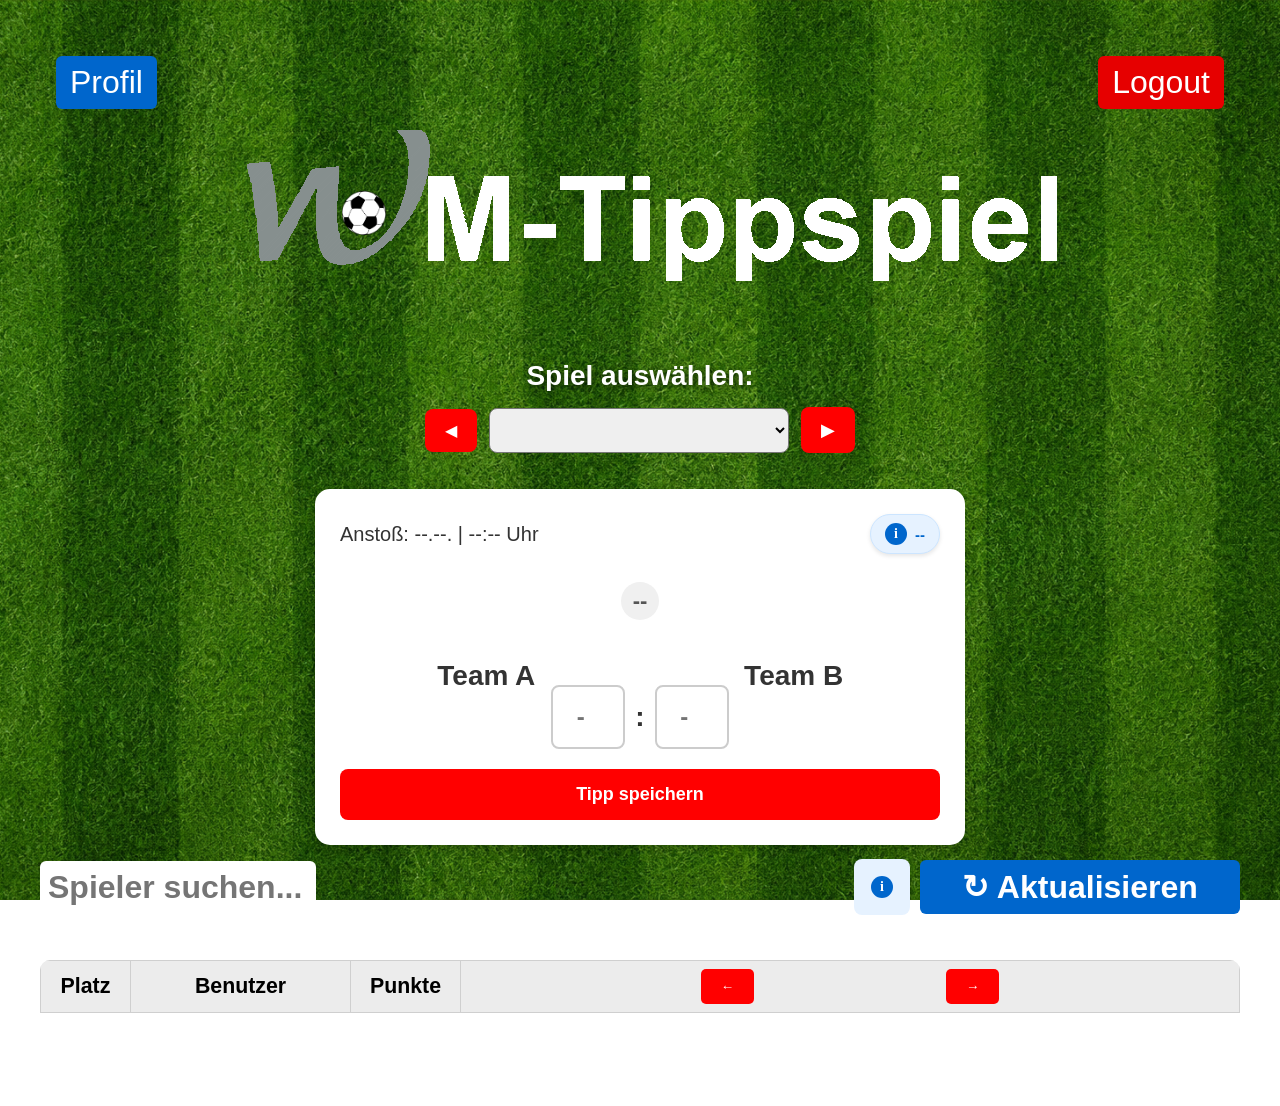
==== Alles.html @ 67775dcf "Update user handling and clean up code Refactor user identification and remove unused name variable." ====
<!DOCTYPE html> 
<html lang="de"> 
<head> 
    <meta charset="UTF-8"> 
    <title>WM 2026 Tippspiel</title> 
  <style>
/*@font-face {
      font-family: 'MeineSchrift';
      src: url('GREGH___.ttf');
    }*/

    body {
      font-family: Arial, sans-serif;
      background-image: url("rasen chatgpt.png");
      background-size: cover;
      background-position: center;
      background-repeat: no-repeat;
      background-attachment: fixed;
      text-align: center;
      margin: 40px;
      padding-top: 200px;
      position: relative;
    }


    #header {
      display: flex;
      flex-direction: row;
      align-items: center;
      justify-content: center;
      gap: 15px;
      margin-top: -120px;
      text-align: center;
      flex-wrap: wrap;
    }

    #profil_button {
        position: absolute;
        top: 16px;
        left: 16px;
        z-index: 9999;
        font-size: 2em;
        padding: 8px 14px;
        border: none;
        border-radius: 6px;
        background-color: #0066cc;
        color: white;
        cursor: pointer;
    }

#profil_button:hover {
    background-color: #0052a3;
}

#logout_button {
    position: absolute;
    top: 16px;
    right: 16px;
    z-index: 9999;
    font-size: 2em;
    padding: 8px 14px;
    border: none;
    border-radius: 6px;
    background-color: #e60000;
    color: white;
    cursor: pointer;
}

#logout_button:hover {
    background-color: #b30000;
}

    #logo-container {
      position: relative;
      display: inline-block;
    }

    #logo {
        display: inline-block;
        position: relative;
        left: 20px;   
        right: 20px;  
        top: 10px;    
        bottom: 10px; 
        font-size: 90px;
        font-family: 'MeineSchrift', sans-serif; 
        color: white;
        font-weight: bold;
        letter-spacing: 0px;
        text-shadow: 3px 3px 8px rgba(0,0,0,0.3);
    }

    /* DOC 2: z-index:10 added */
    #ball-wrapper {
      position: absolute;
      left: 17.4%;
      top: 61%;
      transform: translate(-50%,-50%);
      animation: flug 1.5s ease-out forwards;
      z-index: 10;
    }

    #ball {
      width: 44px;
      height: 44px;
      font-size: 38px;
      line-height: 44px;
      position: relative;
      z-index: 2;
      display: inline-block;
      animation: spin 15s linear infinite;
    }



    label {
      font-size: 28px;
      font-weight: bold;
      color: white;
      text-shadow: 2px 2px 6px rgba(0,0,0,0.6);
    }

    #team_a, #team_b {
      font-size: 28px;
      color: white;
      text-shadow: 2px 2px 8px rgba(0,0,0,0.7);
    }


    @keyframes blink {
      0%, 100% { opacity: 1; }
      50% { opacity: 0; }
    }

    @keyframes spin {
      0% { transform: rotate(0deg); }
      100% { transform: rotate(360deg); }
    }

    /* DOC 2: updated flug animation with scale effect */
    @keyframes flug {
      from {
        transform:
          translate(-50%, -50%)
          translate(430px, 400px)
          scale(4);
      }
      to {
        transform:
          translate(-50%, -50%)
          translate(0, 0)
          scale(1);
      }
    }


    button {
      padding: 10px 20px;
      border-radius: 5px;
      border: none;
      background-color: red;
      color: white;
      cursor: pointer;
    }

    button:disabled {
      background-color: #ccc !important;
      cursor: not-allowed !important;
    }


   
    .info-badge {
      display: inline-flex;
      align-items: center;
      gap: 8px;
      background-color: #e6f2ff;
      color: #0066cc;
      padding: 8px 14px;
      border-radius: 20px;
      font-size: 15px;
      font-weight: bold;
      font-family: Arial, sans-serif;
      cursor: pointer;
      position: relative;
      border: 1px solid #cce5ff;
      box-shadow: 0 2px 4px rgba(0,0,0,0.1);
    }

    .info-badge::after {
      content: "Aktuell noch zu tippende Spiele!";
      position: absolute;
      bottom: 140%;
      right: 0; 
      background-color: #0066cc;
      color: white;
      padding: 6px 10px;
      border-radius: 5px;
      font-size: 14px;
      font-family: Arial, sans-serif;
      font-weight: normal;
      white-space: nowrap;
      visibility: hidden;
      opacity: 0;
      transition: opacity 0.2s ease-in-out;
      pointer-events: none;
      z-index: 999;
      box-shadow: 0px 2px 5px rgba(0,0,0,0.2);
    }

    .info-badge::before {
      content: "";
      position: absolute;
      bottom: 120%;
      right: 25px; 
      border-width: 6px;
      border-style: solid;
      border-color: #0066cc transparent transparent transparent;
      visibility: hidden;
      opacity: 0;
      transition: opacity 0.2s ease-in-out;
      pointer-events: none;
      z-index: 999;
    }

    .info-badge:hover::after, .info-badge:hover::before,
    .info-badge.active::after, .info-badge.active::before {
      visibility: visible;
      opacity: 1;
    }

    .info-icon-blue {
      color: white;
      background-color: #0066cc;
      border-radius: 50%;
      width: 22px;
      height: 22px;
      font-size: 14px;
      line-height: 22px;
      text-align: center;
      font-family: "Georgia", serif;
      font-weight: bold;
      display: inline-block;
    }

      
.oberer-bereich-wrapper {
    max-width: 650px !important;       
    width: 100% !important;
    margin: 0 auto;         
    box-sizing: border-box;
    text-align: center;     
    } 


      
    /* Style-Bereich von Gruppe 3!!*/

#suche {
    display: block;
    width: 260px;
    padding: 8px;

    margin-left: 0;

    margin-top: 8px;
    margin-bottom: 6px;

    border:none;
    border-radius:6px;

    font-size: 2em;
    font-weight: bold;
}

#rangliste_tools{
    display:flex;
    justify-content:space-between;
    align-items:center;
    overflow: visible;

    position: relative;
    z-index: 10000;

    width:100%;
    margin-top:8px;
    margin-bottom:6px;
}

#refreshButton{
    width:10em;
    font-size:2em;
    padding:8px;

    background:#0066cc;
    color:white;

    border:none;
    border-radius:6px;

    cursor:pointer;

    font-size:2em;
    font-weight:bold;

    transition:0.2s;
}

#refreshButton:hover{
    background:#0052a3;
}


.punkte-info-badge {
    display: inline-flex;
    align-items: center;
    justify-content: center;

    width: 3.5em;
    height: 3.5em;

    background-color: #e6f2ff;
    border-radius: 8px;
    cursor: pointer;
    position: relative;
    flex-shrink: 0;
}

.punkte-info-badge::after {
     content: "Tippmodus: Es wird das exakte Ergebnis VOR Elfmeterschießen getippt.\A\ATipp richtig: 4 Punkte\A Differenz richtig: 3 Punkte\A Unentschieden/Sieger richtig: 2 Punkte\A Ansonsten: 0 Punkte";

    
    white-space: pre-line;

    position: absolute;
    top: calc(100% + 8px);
    left: 50%;
    transform: translateX(-50%);

    width: 260px;

    background: #0066cc;
    color: white;

    padding: 12px;
    border-radius: 8px;

    font-size: 13px;
    font-weight: bold;
    line-height: 1.5;

    visibility: hidden;
    opacity: 0;

    transition: opacity .2s;

    pointer-events: none;

    z-index: 9999;

    box-shadow: 0 4px 12px rgba(0,0,0,.25);
}

.punkte-info-badge::before {
    content: "";

    position: absolute;
    top: 100%;
    left: 50%;
    transform: translateX(-50%);

    border-width: 7px;
    border-style: solid;
    border-color: #0066cc transparent transparent transparent;

    visibility: hidden;
    opacity: 0;

    transition: opacity .2s;

    pointer-events: none;
}

.punkte-info-badge:hover::after,
.punkte-info-badge:hover::before,
.punkte-info-badge.active::after,
.punkte-info-badge.active::before {
    visibility: visible;
    opacity: 1;
}

#ausgabe {
    color: red;
    margin: 10px 0;
    min-height: 20px;
}

.table-shell {
    width: 100%;
    overflow: hidden;
    background: white;
    border-radius: 10px 10px 0px 0px;
}

.rangliste-table {
    width: 100%;
    border-collapse: collapse;
    table-layout: fixed;
    border-spacing: 0;
}

.col-platz  { width: 90px; }
.col-user   { width: 220px; }
.col-punkte { width: 110px; }

.col-tipp {
    width: auto;
}

.col-tipp-rest {
    width: calc(100% - 70px - 220px - 90px - 14px);
}

th,
td {
    border: 1px solid #cfcfcf;
    padding: 8px 10px;
    text-align: center;
    font-size: 16pt;
    font-weight: 700;
    height: 42px;
    box-sizing: border-box;
    background: white;
}

thead th {
    background: #ececec;
    font-size: 16pt;
    font-weight: 800;
}

.eigene-zeile {
    background-color: #ffe34d !important;
    font-weight: 900;
}

.eigene-zeile td {
    background-color: #ffe34d !important;
}

#spielT {
    display: inline-block;
    min-width: 180px;
    white-space: pre-line;
    line-height: 1.2;
    font-size: 14px;
}

.scroll-wrapper {
    max-height: 380px;
    overflow-y: auto;
    overflow-x: hidden;

    scrollbar-gutter: stable;

    background: white;
    border-radius: 0 0 10px 10px;
}

#fixedTable {
    border-bottom: none;
}

#fixedTable tr:last-child td {
    border-bottom: none;
}

#restTable tr:first-child td {
    border-top: 1px solid #ccc;
}

@media (max-width: 768px) {

    th,
    td {
        font-size: 13pt;
        padding: 6px 4px;
        height: 38px;
    }

    thead th {
        font-size: 13pt;
    }

    #spielT {
        font-size: 13pt;
        font-weight: bold;
    }

    #suche {
        width: 180px;
        margin-left: 60px;
        font-size: 14px;
    }

    #rangliste_tools{
        gap:8px;
    }

}

/* DOC 2: fold67 easter egg styles */
#fold67-wrapper {
  position: fixed;
  inset: 0;
  z-index: 9999;
  pointer-events: none;
}

.fold67-strip {
  position: absolute;
  top: 0;
  height: 100%;
  overflow: hidden;
}

.fold67-strip-inner {
  position: absolute;
  top: 0;
  height: 100%;
}

@keyframes fold67Strip {
  0%   { transform: translateY(0) skewY(0deg); }
  20%  { transform: translateY(calc(var(--d) * -160px)) skewY(calc(var(--d) * -3deg)); }
  40%  { transform: translateY(calc(var(--d) * 80px))  skewY(calc(var(--d) * 1.6deg)); }
  60%  { transform: translateY(calc(var(--d) * -40px)) skewY(calc(var(--d) * -0.8deg)); }
  80%  { transform: translateY(calc(var(--d) * 20px))   skewY(calc(var(--d) * 0.4deg)); }
  100% { transform: translateY(0) skewY(0deg); }
}

.fold67-strip.active {
  animation: fold67Strip 1.5s ease-in-out;
}

body.fold67-hide-original > *:not(#fold67-wrapper) {
  opacity: 0;
}

.flag-emoji {
  position: fixed;
  top: -50px;
  font-size: 2rem;
  pointer-events: none;
  z-index: 9999;
  user-select: none;
  animation: flag-fall linear forwards;
}

@keyframes flag-fall {
  0% {
    transform: translateY(0) rotate(0deg);
    opacity: 1;
  }
  100% {
    transform: translateY(110vh) rotate(360deg);
    opacity: 0.8;
  }
}
  </style>
</head>
<body> 

<div id="header">
  <div id="logo-container">
    <img id="logo" src="logo mit titel final.png">
    <span id="ball-wrapper">
        <img id="ball" src="fussball_ohne_schatten.png">
    </span>
  </div>
</div>
<br>

                                                                                                                                        

    <div class="oberer-bereich-wrapper">                                                                                                                                           
<div id="begruessung_container" style="font-size: 30px; font-weight: bold; color: white; text-shadow: 1px 1px 4px rgba(0,0,0,0.6); margin-bottom: 25px; min-height: 24px;">
    <span id="begruessung_text"></span>
</div>



<input type="hidden" id="name">
<span id="limit-error" style="display: none;"></span>
<br>

<label>Spiel auswählen:</label><br>
<div style="display: flex; justify-content: center; align-items: center; gap: 12px; margin-top: 15px; width: 100%;">
    <button id="btn_prev" style="padding: 12px 20px; font-size: 16px; border-radius: 8px;">◀</button>
    
    <select id="spiel_select" style="padding: 12px 20px; font-size: 16px; border-radius: 8px; cursor: pointer; flex: 1; max-width: 300px; text-align: center; text-align-last: center;">
        <option value="" disabled>-- Bitte wählen --</option>
    </select>
    
    <button id="btn_next" style="padding: 12px 20px; font-size: 18px; border-radius: 8px;">▶</button>
</div>

<br><br>

<div id="tipp_box" style="position: relative; display: inline-block; background-color: white; padding: 25px; border-radius: 15px; box-shadow: 0 4px 12px rgba(0,0,0,0.2); width: 100%; max-width: 100%; box-sizing: border-box;">

    <div id="overlay" style="display: none; position: absolute; top: 0; left: 0; width: 100%; height: 100%; background: rgba(255, 255, 255, 0.95); backdrop-filter: blur(5px); z-index: 10; flex-direction: column; justify-content: center; align-items: center; border-radius: 15px;">
    
    <div style="font-size: 22px; font-weight: bold; color: #333; text-transform: uppercase; letter-spacing: 1px; margin-bottom: 10px;">Spiel vorbei</div>
    
    <div style="display: flex; justify-content: center; align-items: center; gap: 20px; padding: 10px;">
        <div id="overlay_team_a" style="font-size: 20px; font-weight: bold; color: #333; min-width: 80px; text-align: right;">Team A</div>
        <div id="overlay_score" style="font-size: 42px; font-weight: bold; color: #e60000;">0 : 0</div>
        <div id="overlay_team_b" style="font-size: 20px; font-weight: bold; color: #333; min-width: 80px; text-align: left;">Team B</div>
    </div>
    
</div>

    <div style="display: flex; justify-content: space-between; align-items: center; margin-bottom: 8px;">
        
        <div style="font-size:20px; color: #333; position: relative; z-index: 1;">
            Anstoß: <span id="spiel_datum">--.--.</span> | <span id="spiel_zeit">--:--</span> Uhr
        </div>
        
        <div class="info-badge" id="info_badge_tips" onclick="this.classList.toggle('active'); event.stopPropagation();" style="z-index: 11;">
            <span class="info-icon-blue">i</span>
            <span id="offene_tipps_count">--</span>
        </div>
        
    </div>

    <div id="countdown_box" style="margin: 20px 0 20px 0; font-size: 22px; font-weight: bold; color: #555; background: #f0f0f0; padding: 6px 12px; border-radius: 20px; display: inline-block;">--</div>

    <br>

   <!-- <div style="font-size: 24px; margin: 20px 0; display: flex; justify-content: center; align-items: center; gap: 15px; flex-wrap: wrap;"> -->
       <div style="margin: 20px 0; display: flex; justify-content: center; align-items: flex-start; gap: 15px; flex-wrap: wrap;">


<div style="display: flex; flex-direction: column; align-items: center; min-width: 100px;">
        <img id="img_flag_a" src="" alt="" style="width: 45px; height: 30px; object-fit: cover; margin-bottom: 5px; border-radius: 3px; box-shadow: 0 1px 3px rgba(0,0,0,0.3); display: none;">
        <span id="team_a" style="font-weight:bold; color: #333; text-shadow: none;">Team A</span>
    </div>
    
    <div style="display: flex; align-items: center; gap: 10px; margin-top: 25px;">
        <input type="number" id="tore_a" min="0" step="1" oninput="this.value = this.value.replace(/[^0-9]/g, '');" 
               style="width: 60px; height: 50px; padding: 5px; text-align: center; font-size: 24px; font-weight: bold; border: 2px solid #ccc; border-radius: 8px;" placeholder="-"> 
        
        <span style="font-size: 28px; font-weight: bold; color: #333;">:</span> 
        
        <input type="number" id="tore_b" min="0" step="1" oninput="this.value = this.value.replace(/[^0-9]/g, '');" 
               style="width: 60px; height: 50px; padding: 5px; text-align: center; font-size: 24px; font-weight: bold; border: 2px solid #ccc; border-radius: 8px;" placeholder="-"> 
    </div>
    
    <div style="display: flex; flex-direction: column; align-items: center; min-width: 100px;">
        <img id="img_flag_b" src="" alt="" style="width: 45px; height: 30px; object-fit: cover; margin-bottom: 5px; border-radius: 3px; box-shadow: 0 1px 3px rgba(0,0,0,0.3); display: none;">
        <span id="team_b" style="font-weight:bold; color: #333; text-shadow: none;">Team B</span>
    </div>
</div>    
    
    <button id="tippSpeichern" style="width: 100%; padding: 15px; font-size: 18px; font-weight: bold; border-radius: 8px; background-color: red; color: white; border: none; cursor: pointer;">Tipp speichern</button>

</div></div>

<!-- Anzeige Gruppe 3-->

  <div id="anzeige"></div> 

 <!-- Suchfeld, Aktualisier Button und Info Kästchen für Punkte Berechnung -->

<div id="rangliste_tools">

    <input type="text" id="suche" placeholder="Spieler suchen...">

    <div style="display:flex; align-items:center; gap:10px;">

        <div class="punkte-info-badge" id="punkte_info">
            <span class="info-icon-blue">i</span>
        </div>

        <button id="refreshButton">
            ↻ Aktualisieren
        </button>

    </div>

</div>

<div id="ausgabe"></div>

    <!-- Fester oberer Bereich -->
<div class="table-shell">
    <table class="rangliste-table" id="fixedTable">
        <colgroup>
            <col class="col-platz">
            <col class="col-user">
            <col class="col-punkte">
            <col class="col-tipp">
        </colgroup>

        <thead>
            <tr>
                <th>Platz</th>
                <th>Benutzer</th>
                <th>Punkte</th>
                <th>
                    <button id="zurueck">&larr;</button>
                    <span id="spielT"></span>
                    <button id="weiter">&rarr;</button>
                </th>
            </tr>
        </thead>

        <tbody id="top5Body"></tbody>
        <tbody id="ichBody"></tbody>
    </table>
</div>

<!-- Scrollbarer Restbereich -->
<div class="scroll-wrapper">
    <table class="rangliste-table" id="restTable">
        <colgroup>
            <col class="col-platz">
            <col class="col-user">
            <col class="col-punkte">
            <col class="col-tipp-rest">
        </colgroup>

        <tbody id="restBody"></tbody>
    </table>
</div>
    


    <footer id="page_footer" style="margin: 30px auto 20px; max-width: 860px; color: white; display: flex; flex-wrap: wrap; justify-content: center; gap: 12px; font-size: 20px;">
        <a href="datenschutzerklaerung.html" style="color: white; text-decoration: underline;">Datenschutzerklärung</a>
        <a href="spielregeln.html" style="color: white; text-decoration: underline;">Spielregeln</a>
        <a href="impressum.html" style="color: white; text-decoration: underline;">Impressum</a>

    </footer>

    <button id="profil_button">Profil</button>
    <button id="logout_button">Logout</button>

 <!--Logik und DB-Verbindung mit JavaScript -->
  <script type="module">

     //---------------------------------------------------------------------
    //Supabase Verbindung (nicht ändern!!)
    //----------------------------------------------------------------------
    import { createClient } from "https://esm.sh/@supabase/supabase-js@2";

    const supabaseUrl = "https://kmhwwdsuzphkpfupkynf.supabase.co";
    const supabaseKey = "sb_publishable_7ih4VSPUkXVfHkBa7lrDCA_mO_d0pW1";

    const supabase = createClient(supabaseUrl, supabaseKey);
      //falls die Seite per Browser-Zurück aus dem Cache erscheint: 
    window.addEventListener("pageshow", async () =>{
        const {data: {session}} = await supabase.auth.getSession();
        if(!session)
        {
            window.location.replace("index.html");
        }
    });

    document.getElementById("logout_button").addEventListener("click", async () => {
        await supabase.auth.signOut();
        window.location.replace("index.html");
    });

    document.getElementById("profil_button").addEventListener("click", () => {
        window.location.replace("profil.html");
    });

     let currentUserId = null;
    //----------------------------------------------------------------------
    //Gruppe1: Eingabe
    //----------------------------------------------------------------------
    let countdownInterval = null;
    let spielLadeId = 0;


    function starteBegruessungAnim() {
        const name = document.getElementById("name").value.trim() || "Tipper";
        const text = `Hallo ${name}! Bereit zum Tippen?`;
        const element = document.getElementById("begruessung_text");
        element.innerText = "";
        let i = 0;

        function type() {
            if (i < text.length) {
                element.textContent += text.charAt(i);
                i++;
                setTimeout(type, 65);
            }
        }
        type();
    }


    async function spielLaden() {

        let meineLadeId = ++spielLadeId;

        const id = document.getElementById("spiel_select").value;
        //const name = document.getElementById("name").value.trim();

        if (countdownInterval) {
            clearInterval(countdownInterval);
            countdownInterval = null;
        }

        document.getElementById("overlay").style.display = "none";
        document.getElementById("tippSpeichern").disabled = false;
        document.getElementById("tore_a").disabled = false;
        document.getElementById("tore_b").disabled = false;
        document.getElementById("tore_a").value = "";
        document.getElementById("tore_b").value = "";
        document.getElementById("tore_a").placeholder = "-";
        document.getElementById("tore_b").placeholder = "-";

        if (!id) {
            document.getElementById("spiel_datum").innerText = "--.--.";
            document.getElementById("spiel_zeit").innerText = "--:--";
            document.getElementById("countdown_box").innerText = "--";
            offeneTippsBerechnen();
            return;
        }

        const { data: spiel, error } = await supabase
            .from("spiele")
            .select('team_a, team_b, Startzeit, "Spiel_fertig?", tore_team_a, tore_team_b')
            .eq("id", id)
            .single();

        if (meineLadeId !== spielLadeId) return;
        if (error) {
            alert("Fehler beim Laden der Spieldaten von ID " + id);
            console.error(error);
            return;
        }

        document.getElementById("team_a").innerText = spiel.team_a;
        document.getElementById("team_b").innerText = spiel.team_b;
        setzeFlagge(spiel.team_a, "img_flag_a");
        setzeFlagge(spiel.team_b, "img_flag_b");
        
        if (spiel.Startzeit) {
            const datumObjekt = new Date(spiel.Startzeit);
            const formatiertesDatum = datumObjekt.toLocaleDateString('de-DE', {
                day: '2-digit',
                month: '2-digit'
            });
            const formatierteZeit = datumObjekt.toLocaleTimeString('de-DE', {
                hour: '2-digit',
                minute: '2-digit'
            });
            document.getElementById("spiel_datum").innerText = formatiertesDatum;
            document.getElementById("spiel_zeit").innerText = formatierteZeit;
        } else {
            document.getElementById("spiel_datum").innerText = "--.--.";
            document.getElementById("spiel_zeit").innerText = "--:--";
        }
        //ok

        //if (name) {
            //const { data: userDaten, error: userError } = await supabase
                //.from("users") 
                //.select("*")    
                //.ilike("username", name)
                //.maybeSingle();

           // if (meineLadeId !== spielLadeId) return;

        if(currentUserId){
          
                const { data: tipp, error: tippError } = await supabase
                    .from("tipps")
                    .select("tore_team_a, tore_team_b")
                    .eq("tipper_ID", currentUserId) 
                    .eq("spiel_ID", id)
                    .maybeSingle(); 

                if (meineLadeId !== spielLadeId) return;
                
                if (!tippError && tipp) {
                    document.getElementById("tore_a").placeholder = tipp.tore_team_a;
                    document.getElementById("tore_b").placeholder = tipp.tore_team_b;
                }
            }
       // }

        const istSpielFertig = spiel["Spiel_fertig?"];
        if (istSpielFertig) {
            document.getElementById("countdown_box").innerText = "Beendet";
            document.getElementById("overlay_team_a").innerText = spiel.team_a;
            document.getElementById("overlay_team_b").innerText = spiel.team_b;
            document.getElementById("overlay_score").innerText = `${spiel.tore_team_a} : ${spiel.tore_team_b}`;
            document.getElementById("overlay").style.display = "flex";
            document.getElementById("tippSpeichern").disabled = true;
            document.getElementById("tore_a").disabled = true;
            document.getElementById("tore_b").disabled = true;
        } else if (spiel.Startzeit) {
            const startzeitMs = new Date(spiel.Startzeit).getTime();
            const berechneCountdown = () => {
                const jetztMs = new Date().getTime();
                const verbleibendeZeit = startzeitMs - jetztMs;

                if (verbleibendeZeit <= 0) {
                    document.getElementById("countdown_box").innerText = "Spiel läuft...";
                    document.getElementById("tippSpeichern").disabled = true;
                    document.getElementById("tore_a").disabled = true;
                    document.getElementById("tore_b").disabled = true;
                    if (countdownInterval) {
                        clearInterval(countdownInterval);
                        countdownInterval = null;
                    }
                } else {
                    const tage = Math.floor(verbleibendeZeit / (1000 * 60 * 60 * 24));
                    const stunden = Math.floor((verbleibendeZeit % (1000 * 60 * 60 * 24)) / (1000 * 60 * 60));
                    const minuten = Math.floor((verbleibendeZeit % (1000 * 60 * 60)) / (1000 * 60));
                    const sekunden = Math.floor((verbleibendeZeit % (1000 * 60)) / 1000);

                    let text = "Tippen möglich bis: ";
                    if (tage > 0) text += `${tage}d `;
                    text += `${stunden}h ${minuten}m ${sekunden}s`;

                    document.getElementById("countdown_box").innerText = text;
                }
            };

            berechneCountdown();
            const jetztMs = new Date().getTime();
            if (startzeitMs - jetztMs > 0) {
                countdownInterval = setInterval(berechneCountdown, 1000);
            }
        } else {
            document.getElementById("countdown_box").innerText = "--";
        }

        offeneTippsBerechnen();
    }


  const flaggenMap = {
    "GER": "de",
    "BRA": "br",
    "Frankreich": "fr",
    "Spanien": "es",
    "Italien": "it",
    "England": "gb-eng",
    "Portugal": "pt",
    "Argentinien": "ar",
      "CAN": "ca",
    "AF4_a": "de", //test für AFa_4 = DE Flagge zum anschauen wie es aussieht
    "AF4_b": "br" //test
    };


  function setzeFlagge(teamName, elementId) {
    const flagElement = document.getElementById(elementId);
    const laenderKuerzel = flaggenMap[teamName];
    
    if (laenderKuerzel) {
        flagElement.src = `https://flagcdn.com/w80/${laenderKuerzel}.png`;
        flagElement.style.display = "block";
    } else {
        
        flagElement.style.display = "none"; 
        }
    }      

           
      
    async function spieleListeLaden() {
        const { data: spiele, error } = await supabase
        .from("spiele")
        .select('id, team_a, team_b, name, Startzeit, "Spiel_fertig?"') 
        .eq("spiel_freigeschaltet", true) 
        .order("id", { ascending: true });

        if (error) {
            console.error("Fehler beim Laden der Spieleliste:", error.message);
            return;
        }

        const select = document.getElementById("spiel_select");
        select.innerHTML = '<option value="" disabled>-- Bitte wählen --</option>';

        if (spiele) {
            spiele.forEach(spiel => {
                const option = document.createElement("option");
                option.value = spiel.id;
                option.text = spiel.name || `${spiel.team_a} gegen ${spiel.team_b}`; 
                select.appendChild(option);
            });

            const jetztMs = new Date().getTime();
            let closestSpielId = spiele[0].id;
            let minDiffZukunft = Infinity;
            let minDiffVergangenheit = Infinity;
            let pastClosestId = spiele[0].id;

            spiele.forEach(spiel => {
                if (spiel.Startzeit && !spiel["Spiel_fertig?"]) {
                    const spielMs = new Date(spiel.Startzeit).getTime();
                    const diff = spielMs - jetztMs;

                    if (diff >= 0) {
                        if (diff < minDiffZukunft) {
                            minDiffZukunft = diff;
                            closestSpielId = spiel.id;
                        }
                    } else {
                        if (Math.abs(diff) < minDiffVergangenheit) {
                            minDiffVergangenheit = Math.abs(diff);
                            pastClosestId = spiel.id;
                        }
                    }
                }
            });

            if (minDiffZukunft !== Infinity) {
                select.value = closestSpielId;
            } else if (minDiffVergangenheit !== Infinity) {
                select.value = pastClosestId;
            } else if (spiele.length > 0) {
                select.value = spiele[0].id;
            }
        }

        await spielLaden();
        starteBegruessungAnim();
    }

    async function speichern() {
        if(!currentUserId){
            alert("Fehler: Du bist nicht eingeloggt oder deine Sitzung ist abgelaufen.");
            return;
        }
        //const name = document.getElementById("name").value;
        const spielID = document.getElementById("spiel_select").value;
        const teamA = document.getElementById("team_a").innerText;
        const teamB = document.getElementById("team_b").innerText;
        const rohWertA = document.getElementById("tore_a").value;
        const rohWertB = document.getElementById("tore_b").value;

        if (!spielID || teamA === "") {
            alert("Fehler: Spiel konnte nicht geladen werden.");
            return;
        }
        if (rohWertA === "" || rohWertB === "") {
            alert("Bitte gib für beide Teams Tore ein, bevor du speicherst!");
            return;
        }

        const toreA = Number(rohWertA);
        const toreB = Number(rohWertB);

       

        
        const { error } = await supabase
            .from("tipps") 
            .upsert([{
                tipper_ID: currentUserId, 
                spiel_ID: spielID,
                tore_team_a: toreA,
                tore_team_b: toreB
            }],
            { onConflict: 'tipper_ID,spiel_ID' });

        if (error) {
            alert("Fehler beim Speichern: " + error.message);
        } else {
            alert("Tipp für " + teamA + " vs. " + teamB + " wurde gespeichert!");
            document.getElementById("tore_a").placeholder = toreA;
            document.getElementById("tore_b").placeholder = toreB;
            document.getElementById("tore_a").value = "";
            document.getElementById("tore_b").value = "";

            offeneTippsBerechnen();
        }

        // DOC 2: trigger easter egg on 6:7 tip
        if (toreA == 6 && toreB == 7) {
            trigger67Effekt();
        }
        if(toreA == 7 &&toreB == 1 || toreA == 1 && toreB == 7)
        {
            flagRain(80);
        }
    }


    async function offeneTippsBerechnen() {
        //const name = document.getElementById("name").value.trim();
        const counterSpan = document.getElementById("offene_tipps_count");
        
        if (!currentUserId) {
            counterSpan.innerText = "--";
            return;
        }

               
        const { data: spiele, error: spieleError } = await supabase
            .from("spiele")
            .select('id, Startzeit, "Spiel_fertig?"')
            .eq("spiel_freigeschaltet", true);
            
        if (spieleError || !spiele) {
            counterSpan.innerText = "--";
            return;
        }

        const { data: tipps, error: tippsError } = await supabase
            .from("tipps")
            .select("spiel_ID")
            .eq("tipper_ID", currentUserId);
        
        if (tippsError || !tipps) 
        {
            counterSpan.innerText="--";
            return;
        }

        const getippteSpielIDs = new Set(tipps.map(t => String(t.spiel_ID)));
        let offeneTipps = 0;
        const jetztMs = new Date().getTime();

        spiele.forEach(spiel => {
            if (!getippteSpielIDs.has(String(spiel.id))) {
                const istFertig = spiel["Spiel_fertig?"];
                const startzeitMs = spiel.Startzeit ? new Date(spiel.Startzeit).getTime() : 0;
                const läuftBereits = spiel.Startzeit && (startzeitMs <= jetztMs);
                
                if (!istFertig && !läuftBereits) {
                    offeneTipps++;
                }
            }
        });

        counterSpan.innerText = offeneTipps;
    }

    async function spielWechseln(richtung) {
        const select = document.getElementById("spiel_select");
        const currentIndex = select.selectedIndex;
        const totalOptions = select.options.length;

        if (totalOptions <= 1) return;
        let newIndex = currentIndex + richtung;

        if (newIndex < 1) {
            newIndex = totalOptions - 1;
        } else if (newIndex >= totalOptions) {
            newIndex = 1;
        }

        select.selectedIndex = newIndex;
        await spielLaden();
    }


    // Authentifizierung
    async function checkAuthAndInit() {
        const { data: { session }, error: authError } = await supabase.auth.getSession();

        if (authError || !session) {
            window.location.replace("index.html");
            throw new Error("Nicht eingeloggt.");
        }

        const user = session.user;
        currentUserId = user.id;

        const { data: userDaten, error: userError } = await supabase
            .from("users")
            .select("username")
            .eq("user_ID", user.id)
            .maybeSingle();

        if (userError || !userDaten) {
            window.location.replace("profil.html");
            throw new Error("Profil fehlt");
        }

        document.getElementById("name").value = userDaten.username;
        document.getElementById("begruessung_text").innerText = "Hallo " + userDaten.username + "! Bereit zum Tippen?";
    }


    // Funktionsdefinitionen von Gruppe 3 !!

    

    let points_for_l1_prediction = 4;
    let points_for_l2_prediction = 3;
    let points_for_l3_prediction = 2;
    let points_for_draw_prediction = 2;
    let aktuellesSpiel = 0;
    let rangliste = [];
    let zeileT = [];
    let spiele = [];
    let users = [];
    let tipps = [];
      
    
    
    async function informationLaden() //hier async notwendig!
    {
        const { data: spiele1, error:  errorspiele} = await supabase.from("spiele").select("*").order("id", {ascending: true});
            if(errorspiele)
            {
            document.getElementById("ausgabe").innerText=errorspiele.message;
            }
    
        const { data: users1, error: errorusers} = await supabase.from("users").select("*");
            if(errorusers)
            {
                document.getElementById("ausgabe").innerText=errorusers.message;
            }
        const { data: tipps1, error: errortipps } = await supabase.from("tipps").select("*");
            if (errortipps) 
            {
                document.getElementById("ausgabe").innerText = errortipps.message;
            }
    
        spiele = spiele1;
        users = users1;
        tipps = tipps1;
    }


     function ranglisteEintragen() { //hier nicht notwendig
        rangliste = [];

        for (let i = 0; i < users.length; i++) {
            let gesamtPunkte =  gesPunkteBerechnen(users[i].user_ID); //await auch nicht, da gesPunkteBerechnen nicht async sein muss

            rangliste.push({
                user_ID: users[i].user_ID,
                username: users[i].username,
                punkte: gesamtPunkte
            });
        }

        rangliste.sort((a, b) => b.punkte - a.punkte);

        let rang = 1;
        let letzterPunktestand = null;

        for (let i = 0; i < rangliste.length; i++) {
            if (letzterPunktestand !== null && rangliste[i].punkte < letzterPunktestand) {
                rang = i + 1;
            }
            rangliste[i].rang = rang;
            letzterPunktestand = rangliste[i].punkte;
        }
    }

    function formatPlatz(rang) {
        if (rang === 1) return "🥇 1";
        if (rang === 2) return "🥈 2";
        if (rang === 3) return "🥉 3";
        return `${rang}`;
    }


    // DOC 2: getTippTextForUser fetches fresh from Supabase instead of using cached tipps
     function getTippTextForUser(userId, spielId) {
        
        if(spiele[spielId]["Spiel_fertig?"])
        {
            const tippDesUsers = tipps.filter(tipp => tipp.spiel_ID === spielId).filter(tipp => tipp.tipper_ID === userId);
    
        if (!tippDesUsers || tippDesUsers.length === 0) {
            return "- : -<sup>0</sup>";
        }
    
        const tipp = tippDesUsers[0];
        const punkte =  punkteBerechnen(spielId, tipp.tore_team_a, tipp.tore_team_b);
    
        return `${tipp.tore_team_a} : ${tipp.tore_team_b}<sup>${punkte}</sup>`;
        }
        else
        {
            return "- : -"
        }
        
    }


     function renderNormaleAnsicht() {
        const top5Body = document.getElementById("top5Body");
        const ichBody = document.getElementById("ichBody");
        const restBody = document.getElementById("restBody");

        top5Body.innerHTML = "";
        ichBody.innerHTML = "";
        restBody.innerHTML = "";

        if (spiele[aktuellesSpiel]["Spiel_fertig?"]) {
            document.getElementById("spielT").innerText =
                spiele[aktuellesSpiel].team_a + " - " + spiele[aktuellesSpiel].team_b +
                "\n" + spiele[aktuellesSpiel].tore_team_a + " : " + spiele[aktuellesSpiel].tore_team_b;
        } else {
            document.getElementById("spielT").innerText =
                spiele[aktuellesSpiel].team_a + " - " + spiele[aktuellesSpiel].team_b +
                "\n" + "- : -";
        }

        const eigenerEintrag = rangliste.find(e => e.user_ID === currentUserId);
        const top5 = rangliste.slice(0, 5);

        for (const eintrag of top5) {
            const istIch = eintrag.user_ID === currentUserId;
             renderZeile(top5Body, eintrag, aktuellesSpiel, istIch);
        }

        if (eigenerEintrag && !top5.some(e => e.user_ID === currentUserId)) {
             renderZeile(ichBody, eigenerEintrag, aktuellesSpiel, true);
        }

        const rest = rangliste.filter(e =>
            !top5.some(t => t.user_ID === e.user_ID) &&
            e.user_ID !== currentUserId
        );

        for (const eintrag of rest) {
             renderZeile(restBody, eintrag, aktuellesSpiel, false);
        }
    }

    async function ranglisteAktualisieren() {
        document.getElementById("refreshButton").disabled = true;
        document.getElementById("refreshButton").innerHTML = "⟳ Aktualisiere...";

        document.getElementById("top5Body").innerHTML = "";
        document.getElementById("ichBody").innerHTML = "";
        document.getElementById("restBody").innerHTML = "";

        await new Promise(resolve => setTimeout(resolve, 300));

        await spielLaden();

        await informationLaden();

         ranglisteEintragen();

        const suchtext = document.getElementById("suche").value.trim();

        if (suchtext === "") {
             renderNormaleAnsicht();
        } else {
             spielerSuchen();
        }
        
        document.getElementById("refreshButton").innerHTML = "↻ Aktualisieren";
        document.getElementById("refreshButton").disabled = false;
    }

 function renderZeile(tbody, eintrag, spielId, istEigeneZeile = false) {
    const row = tbody.insertRow();



        if (istEigeneZeile) {
            row.classList.add("eigene-zeile");
        }

        row.insertCell().innerText = formatPlatz(eintrag.rang);
        row.insertCell().innerText = istEigeneZeile ? "Ich" : eintrag.username;
        row.insertCell().innerText = eintrag.punkte;

        const tippCell = row.insertCell();
        tippCell.innerHTML =  getTippTextForUser(eintrag.user_ID, spielId);
    }


     function punkteBerechnen(spielID, tippA, tippB) {
        if (spiele[spielID]["Spiel_fertig?"]) {
            const spiel = spiele.find(s => s.id === spielID);
            if (!spiel) return 0;

            let temp1 = spiel.tore_team_a - spiel.tore_team_b;
            let temp2 = tippA - tippB;

            if (temp1 == temp2 && tippA == spiel.tore_team_a) {
                return points_for_l1_prediction;
            } else if (temp1 == temp2 && temp1 != 0) {
                return points_for_l2_prediction;
            } else if (temp1 == temp2 && temp1 == 0) {
                return points_for_draw_prediction;
            } else if (Math.sign(temp1) == Math.sign(temp2)) {
                return points_for_l3_prediction;
            } else {
                return 0;
            }
        } else {
            return 0;
        }
    }

     function gesPunkteBerechnen(tipper_ID) {
        const tippsDesUsers = tipps.filter(tipp => tipp.tipper_ID === tipper_ID);

        let answer = 0;

        for (let i = 0; i < tippsDesUsers.length; i++) {
            const spiel = spiele.find(s => s.id === tippsDesUsers[i].spiel_ID);
            if (!spiel) continue;

            if (spiel.tore_team_a == null || spiel.tore_team_b == null) {
                continue;
            }

            answer +=  punkteBerechnen(
                tippsDesUsers[i].spiel_ID,
                tippsDesUsers[i].tore_team_a,
                tippsDesUsers[i].tore_team_b
            );
        }

        return answer;
    }


     function spielRechts(w) {
        if (w && aktuellesSpiel != spiele.length - 1) {
            aktuellesSpiel += 1;
        } else if (!w && aktuellesSpiel != 0) {
            aktuellesSpiel -= 1;
        } else if (w && aktuellesSpiel == spiele.length - 1) {
            aktuellesSpiel = 0;
        } else {
            aktuellesSpiel = spiele.length - 1;
        }

        const suchtext = document.getElementById("suche").value.trim();
        if (suchtext === "") {
             renderNormaleAnsicht();
        } else {
             spielerSuchen();
        }
    }


     function spielerSuchen() {
        const suchtext = document.getElementById("suche").value.trim().toLowerCase();

        const top5Body = document.getElementById("top5Body");
        const ichBody = document.getElementById("ichBody");
        const restBody = document.getElementById("restBody");

        top5Body.innerHTML = "";
        ichBody.innerHTML = "";
        restBody.innerHTML = "";

        if (suchtext === "") {
             renderNormaleAnsicht();
            return;
        }

        document.getElementById("spielT").innerText =
            spiele[aktuellesSpiel].team_a + " - " + spiele[aktuellesSpiel].team_b +
            "\n" + spiele[aktuellesSpiel].tore_team_a + " : " + spiele[aktuellesSpiel].tore_team_b;

        const eigenerEintrag = rangliste.find(e => e.user_ID === currentUserId);

        if (eigenerEintrag) {
             renderZeile(ichBody, eigenerEintrag, aktuellesSpiel, true);
        }

        const treffer = rangliste.filter(e =>
            e.user_ID !== currentUserId &&
            e.username.toLowerCase().includes(suchtext)
        );

        for (const eintrag of treffer) {
             renderZeile(restBody, eintrag, aktuellesSpiel, false);
        }

        // DOC 2: trigger easter egg when searching "67"
        if (suchtext == "67") {
            trigger67Effekt();
        }
    }

    // DOC 2: auto-set aktuellesSpiel to last finished game on init
     function aktuellesSpiel_Laden() {
        for (let i = 0; i < spiele.length; i++) {
            if (spiele[i]["Spiel_fertig?"]) {
                aktuellesSpiel = i;
            }
        }
    }

    // DOC 2: fold/wave easter egg triggered by 6:7 tip or searching "67"
    function trigger67Effekt() {
        const STRIP_COUNT = 101;
        const OVERLAP = 4;
        const wrapper = document.createElement('div');
        wrapper.id = 'fold67-wrapper';

        const pageWidth = window.innerWidth;
        const stripWidth = pageWidth / STRIP_COUNT;
        const strips = [];

        for (let i = 0; i < STRIP_COUNT; i++) {
            const strip = document.createElement('div');
            strip.className = 'fold67-strip';

            const left = i * stripWidth - OVERLAP;
            strip.style.left = left + 'px';
            strip.style.width = (stripWidth + OVERLAP * 2) + 'px';
            strip.style.zIndex = i;

            const center = (STRIP_COUNT - 1) / 2;
            const d = (i - center) / center;
            strip.style.setProperty('--d', d.toFixed(3));

            const inner = document.createElement('div');
            inner.className = 'fold67-strip-inner';
            inner.style.width = pageWidth + 'px';
            inner.style.left = -left + 'px';
            inner.innerHTML = document.body.innerHTML;

            strip.appendChild(inner);
            wrapper.appendChild(strip);
            strips.push(strip);
        }

        document.body.appendChild(wrapper);
        document.body.classList.add('fold67-hide-original');

        requestAnimationFrame(() => {
            strips.forEach(s => s.classList.add('active'));
        });

        setTimeout(() => {
            document.body.classList.remove('fold67-hide-original');
            wrapper.remove();
        }, 1550);
    }

const flags = [
  'https://flagcdn.com/w80/br.png',
  'https://flagcdn.com/w80/de.png',
  'https://flagcdn.com/w80/cw.png'
];

function flagRain(count = 40) {
  for (let i = 0; i < count; i++) {
    const flag = document.createElement('img');
    flag.src = flags[Math.floor(Math.random() * flags.length)];
    flag.classList.add('flag-emoji');
    flag.style.left = Math.random() * 100 + 'vw';

    const duration = 3 + Math.random() * 3;
    const delay = Math.random() * 2;
    flag.style.animationDuration = duration + 's';
    flag.style.animationDelay = delay + 's';

    const size = 30 + Math.random() * 30;
    flag.style.width = size + 'px';

    document.body.appendChild(flag);

    setTimeout(() => flag.remove(), (duration + delay) * 1000 + 200);
  }
}
    // Initialisierung
    await checkAuthAndInit(); //hier await nötig
    await informationLaden(); 
     aktuellesSpiel_Laden(); // DOC 2: added before spieleListeLaden
     await spieleListeLaden();
     ranglisteEintragen();
     renderNormaleAnsicht();

    // Event-Listener Gruppe 1 
    document.getElementById("tippSpeichern").addEventListener("click", speichern);
    document.getElementById("spiel_select").addEventListener("change", spielLaden);
    document.getElementById("btn_prev").addEventListener("click", () => spielWechseln(-1));
    document.getElementById("btn_next").addEventListener("click", () => spielWechseln(1));
   
    // Event-Listener Gruppe 3
    document.getElementById("suche").addEventListener("input", spielerSuchen);
    document.getElementById("refreshButton").addEventListener("click", ranglisteAktualisieren);
    document.getElementById("weiter").addEventListener("click",  function() {
         spielRechts(true);
    });
    document.getElementById("zurueck").addEventListener("click",  function() {
         spielRechts(false);
    });
    document.getElementById("punkte_info").addEventListener("click", (e) => {
        e.stopPropagation();
        e.currentTarget.classList.toggle("active");
    });
    
    // Allgemeine Event-Listener
    window.addEventListener("click", (e) => {
        const badge = document.getElementById("info_badge_tips");
        const badge2 = document.getElementById("punkte_info");

        if (badge && !e.target.closest("#info_badge_tips")) {
            badge.classList.remove("active");
        }

        if (badge2 && !e.target.closest("#punkte_info")) {
            badge2.classList.remove("active");
        }

        const err = document.getElementById("limit-error");
        if (err) err.classList.remove("active");
    });

    </script> 
</body> 
</html>
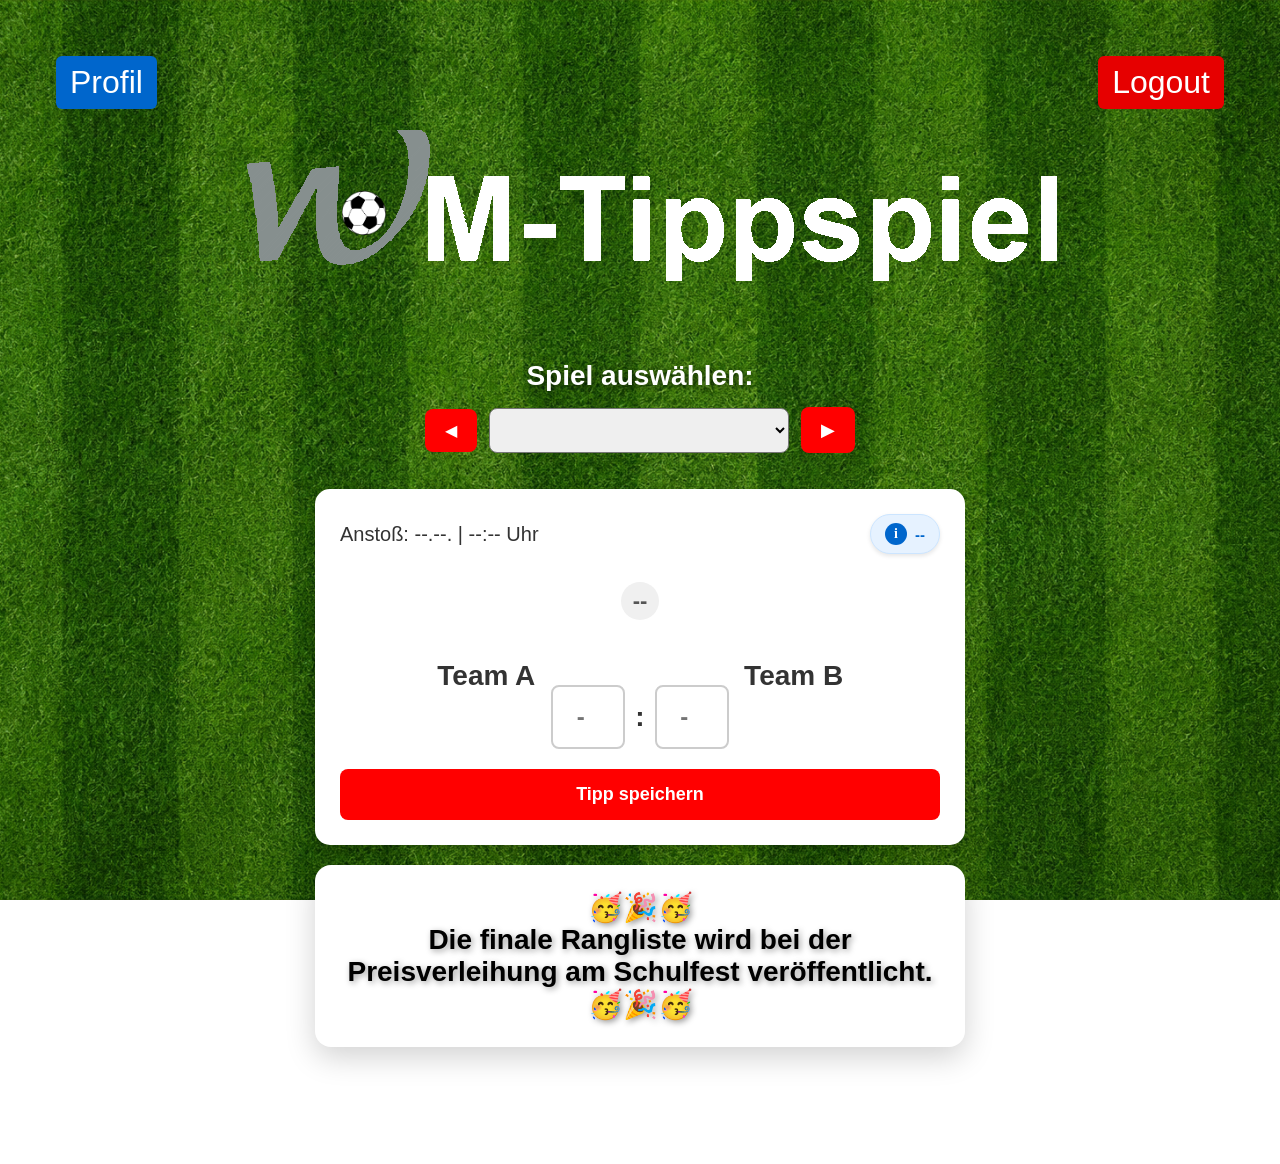
==== commit eb81218e: "Rename Alles2.html to Alles.html" ====
--- a/Alles.html
+++ b/Alles.html
@@ -273,6 +273,20 @@
     font-weight: bold;
 }
 
+#textFeld
+{
+    width: 650px;
+    margin: 20px auto 24px;
+    background: white;
+    padding: 26px 30px;
+    font-size: 28px;
+    font-weight: bold;
+    text-shadow: 2px 2px 6px rgba(0,0,0,0.4);
+    border-radius: 16px;
+    box-shadow: 0 10px 30px rgba(0, 0, 0, 0.18);
+    box-sizing: border-box;
+}
+
 #rangliste_tools{
     display:flex;
     justify-content:space-between;
@@ -670,56 +684,10 @@
 <!-- Anzeige Gruppe 3-->
 
   <div id="anzeige"></div> 
-
+<div id="textFeld">🥳🎉🥳 <br> Die finale Rangliste wird bei der Preisverleihung am Schulfest veröffentlicht. 🥳🎉🥳</div>
  <!-- Suchfeld, Aktualisier Button und Info Kästchen für Punkte Berechnung -->
 
-<div id="rangliste_tools">
-
-    <input type="text" id="suche" placeholder="Spieler suchen...">
-
-    <div style="display:flex; align-items:center; gap:10px;">
-
-        <div class="punkte-info-badge" id="punkte_info">
-            <span class="info-icon-blue">i</span>
-        </div>
-
-        <button id="refreshButton">
-            ↻ Aktualisieren
-        </button>
-
-    </div>
-
-</div>
-
-<div id="ausgabe"></div>
-
-    <!-- Fester oberer Bereich -->
-<div class="table-shell">
-    <table class="rangliste-table" id="fixedTable">
-        <colgroup>
-            <col class="col-platz">
-            <col class="col-user">
-            <col class="col-punkte">
-            <col class="col-tipp">
-        </colgroup>
-
-        <thead>
-            <tr>
-                <th>Platz</th>
-                <th>Benutzer</th>
-                <th>Punkte</th>
-                <th>
-                    <button id="zurueck">&larr;</button>
-                    <span id="spielT"></span>
-                    <button id="weiter">&rarr;</button>
-                </th>
-            </tr>
-        </thead>
-
-        <tbody id="top5Body"></tbody>
-        <tbody id="ichBody"></tbody>
-    </table>
-</div>
+
 
 <!-- Scrollbarer Restbereich -->
 <div class="scroll-wrapper">
@@ -948,17 +916,43 @@
 
 
   const flaggenMap = {
-    "GER": "de",
+    
     "BRA": "br",
-    "Frankreich": "fr",
-    "Spanien": "es",
-    "Italien": "it",
-    "England": "gb-eng",
-    "Portugal": "pt",
-    "Argentinien": "ar",
-      "CAN": "ca",
-    "AF4_a": "de", //test für AFa_4 = DE Flagge zum anschauen wie es aussieht
-    "AF4_b": "br" //test
+    "FRA": "fr",
+    "ESP": "es",
+    "MAR": "ma",
+    "ENG": "gb-eng",
+    "POR": "pt",
+    "ARG": "ar",
+     
+    "PAR":"py",
+    "CAN": "ca",
+    "MEX":"mx",
+    "SUI":"ch",
+    "BHI":"ba",
+    "USA":"us",
+    "AUS":"au",
+
+    "CIV": "ci", // Elfenbeinküste
+    "ECU": "ec", // Ecuador
+    "SWE": "se", // Schweden
+    "BEL": "be", // Belgien
+    "EGY": "eg", // Ägypten
+    "CPV": "cv", // Kap Verde
+    "SEN": "sn", // Senegal
+    "NOR": "no", // Norwegen
+    "DZA": "dz", // Algerien
+    "AUT": "at", // Österreich
+    "COD": "cd", // DR Kongo
+    "COL": "co", // Kolumbien
+    "CRO": "hr", // Kroatien
+    "GHA": "gh"  // Ghana
+
+
+
+
+      
+      
     };
 
 
@@ -1212,285 +1206,29 @@
       
     
     
-    async function informationLaden() //hier async notwendig!
-    {
-        const { data: spiele1, error:  errorspiele} = await supabase.from("spiele").select("*").order("id", {ascending: true});
-            if(errorspiele)
-            {
-            document.getElementById("ausgabe").innerText=errorspiele.message;
-            }
-    
-        const { data: users1, error: errorusers} = await supabase.from("users").select("*");
-            if(errorusers)
-            {
-                document.getElementById("ausgabe").innerText=errorusers.message;
-            }
-        const { data: tipps1, error: errortipps } = await supabase.from("tipps").select("*");
-            if (errortipps) 
-            {
-                document.getElementById("ausgabe").innerText = errortipps.message;
-            }
-    
-        spiele = spiele1;
-        users = users1;
-        tipps = tipps1;
-    }
-
-
-     function ranglisteEintragen() { //hier nicht notwendig
-        rangliste = [];
-
-        for (let i = 0; i < users.length; i++) {
-            let gesamtPunkte =  gesPunkteBerechnen(users[i].user_ID); //await auch nicht, da gesPunkteBerechnen nicht async sein muss
-
-            rangliste.push({
-                user_ID: users[i].user_ID,
-                username: users[i].username,
-                punkte: gesamtPunkte
-            });
-        }
-
-        rangliste.sort((a, b) => b.punkte - a.punkte);
-
-        let rang = 1;
-        let letzterPunktestand = null;
-
-        for (let i = 0; i < rangliste.length; i++) {
-            if (letzterPunktestand !== null && rangliste[i].punkte < letzterPunktestand) {
-                rang = i + 1;
-            }
-            rangliste[i].rang = rang;
-            letzterPunktestand = rangliste[i].punkte;
-        }
-    }
-
-    function formatPlatz(rang) {
-        if (rang === 1) return "🥇 1";
-        if (rang === 2) return "🥈 2";
-        if (rang === 3) return "🥉 3";
-        return `${rang}`;
-    }
-
-
-    // DOC 2: getTippTextForUser fetches fresh from Supabase instead of using cached tipps
-     function getTippTextForUser(userId, spielId) {
-        
-        if(spiele[spielId]["Spiel_fertig?"])
-        {
-            const tippDesUsers = tipps.filter(tipp => tipp.spiel_ID === spielId).filter(tipp => tipp.tipper_ID === userId);
-    
-        if (!tippDesUsers || tippDesUsers.length === 0) {
-            return "- : -<sup>0</sup>";
-        }
-    
-        const tipp = tippDesUsers[0];
-        const punkte =  punkteBerechnen(spielId, tipp.tore_team_a, tipp.tore_team_b);
-    
-        return `${tipp.tore_team_a} : ${tipp.tore_team_b}<sup>${punkte}</sup>`;
-        }
-        else
-        {
-            return "- : -"
-        }
-        
-    }
-
-
-     function renderNormaleAnsicht() {
-        const top5Body = document.getElementById("top5Body");
-        const ichBody = document.getElementById("ichBody");
-        const restBody = document.getElementById("restBody");
-
-        top5Body.innerHTML = "";
-        ichBody.innerHTML = "";
-        restBody.innerHTML = "";
-
-        if (spiele[aktuellesSpiel]["Spiel_fertig?"]) {
-            document.getElementById("spielT").innerText =
-                spiele[aktuellesSpiel].team_a + " - " + spiele[aktuellesSpiel].team_b +
-                "\n" + spiele[aktuellesSpiel].tore_team_a + " : " + spiele[aktuellesSpiel].tore_team_b;
-        } else {
-            document.getElementById("spielT").innerText =
-                spiele[aktuellesSpiel].team_a + " - " + spiele[aktuellesSpiel].team_b +
-                "\n" + "- : -";
-        }
-
-        const eigenerEintrag = rangliste.find(e => e.user_ID === currentUserId);
-        const top5 = rangliste.slice(0, 5);
-
-        for (const eintrag of top5) {
-            const istIch = eintrag.user_ID === currentUserId;
-             renderZeile(top5Body, eintrag, aktuellesSpiel, istIch);
-        }
-
-        if (eigenerEintrag && !top5.some(e => e.user_ID === currentUserId)) {
-             renderZeile(ichBody, eigenerEintrag, aktuellesSpiel, true);
-        }
-
-        const rest = rangliste.filter(e =>
-            !top5.some(t => t.user_ID === e.user_ID) &&
-            e.user_ID !== currentUserId
-        );
-
-        for (const eintrag of rest) {
-             renderZeile(restBody, eintrag, aktuellesSpiel, false);
-        }
-    }
-
-    async function ranglisteAktualisieren() {
-        document.getElementById("refreshButton").disabled = true;
-        document.getElementById("refreshButton").innerHTML = "⟳ Aktualisiere...";
-
-        document.getElementById("top5Body").innerHTML = "";
-        document.getElementById("ichBody").innerHTML = "";
-        document.getElementById("restBody").innerHTML = "";
-
-        await new Promise(resolve => setTimeout(resolve, 300));
-
-        await spielLaden();
-
-        await informationLaden();
-
-         ranglisteEintragen();
-
-        const suchtext = document.getElementById("suche").value.trim();
-
-        if (suchtext === "") {
-             renderNormaleAnsicht();
-        } else {
-             spielerSuchen();
-        }
-        
-        document.getElementById("refreshButton").innerHTML = "↻ Aktualisieren";
-        document.getElementById("refreshButton").disabled = false;
-    }
-
- function renderZeile(tbody, eintrag, spielId, istEigeneZeile = false) {
-    const row = tbody.insertRow();
-
-
-
-        if (istEigeneZeile) {
-            row.classList.add("eigene-zeile");
-        }
-
-        row.insertCell().innerText = formatPlatz(eintrag.rang);
-        row.insertCell().innerText = istEigeneZeile ? "Ich" : eintrag.username;
-        row.insertCell().innerText = eintrag.punkte;
-
-        const tippCell = row.insertCell();
-        tippCell.innerHTML =  getTippTextForUser(eintrag.user_ID, spielId);
-    }
-
-
-     function punkteBerechnen(spielID, tippA, tippB) {
-        if (spiele[spielID]["Spiel_fertig?"]) {
-            const spiel = spiele.find(s => s.id === spielID);
-            if (!spiel) return 0;
-
-            let temp1 = spiel.tore_team_a - spiel.tore_team_b;
-            let temp2 = tippA - tippB;
-
-            if (temp1 == temp2 && tippA == spiel.tore_team_a) {
-                return points_for_l1_prediction;
-            } else if (temp1 == temp2 && temp1 != 0) {
-                return points_for_l2_prediction;
-            } else if (temp1 == temp2 && temp1 == 0) {
-                return points_for_draw_prediction;
-            } else if (Math.sign(temp1) == Math.sign(temp2)) {
-                return points_for_l3_prediction;
-            } else {
-                return 0;
-            }
-        } else {
-            return 0;
-        }
-    }
-
-     function gesPunkteBerechnen(tipper_ID) {
-        const tippsDesUsers = tipps.filter(tipp => tipp.tipper_ID === tipper_ID);
-
-        let answer = 0;
-
-        for (let i = 0; i < tippsDesUsers.length; i++) {
-            const spiel = spiele.find(s => s.id === tippsDesUsers[i].spiel_ID);
-            if (!spiel) continue;
-
-            if (spiel.tore_team_a == null || spiel.tore_team_b == null) {
-                continue;
-            }
-
-            answer +=  punkteBerechnen(
-                tippsDesUsers[i].spiel_ID,
-                tippsDesUsers[i].tore_team_a,
-                tippsDesUsers[i].tore_team_b
-            );
-        }
-
-        return answer;
-    }
-
-
-     function spielRechts(w) {
-        if (w && aktuellesSpiel != spiele.length - 1) {
-            aktuellesSpiel += 1;
-        } else if (!w && aktuellesSpiel != 0) {
-            aktuellesSpiel -= 1;
-        } else if (w && aktuellesSpiel == spiele.length - 1) {
-            aktuellesSpiel = 0;
-        } else {
-            aktuellesSpiel = spiele.length - 1;
-        }
-
-        const suchtext = document.getElementById("suche").value.trim();
-        if (suchtext === "") {
-             renderNormaleAnsicht();
-        } else {
-             spielerSuchen();
-        }
-    }
-
-
-     function spielerSuchen() {
-        const suchtext = document.getElementById("suche").value.trim().toLowerCase();
-
-        const top5Body = document.getElementById("top5Body");
-        const ichBody = document.getElementById("ichBody");
-        const restBody = document.getElementById("restBody");
-
-        top5Body.innerHTML = "";
-        ichBody.innerHTML = "";
-        restBody.innerHTML = "";
-
-        if (suchtext === "") {
-             renderNormaleAnsicht();
-            return;
-        }
-
-        document.getElementById("spielT").innerText =
-            spiele[aktuellesSpiel].team_a + " - " + spiele[aktuellesSpiel].team_b +
-            "\n" + spiele[aktuellesSpiel].tore_team_a + " : " + spiele[aktuellesSpiel].tore_team_b;
-
-        const eigenerEintrag = rangliste.find(e => e.user_ID === currentUserId);
-
-        if (eigenerEintrag) {
-             renderZeile(ichBody, eigenerEintrag, aktuellesSpiel, true);
-        }
-
-        const treffer = rangliste.filter(e =>
-            e.user_ID !== currentUserId &&
-            e.username.toLowerCase().includes(suchtext)
-        );
-
-        for (const eintrag of treffer) {
-             renderZeile(restBody, eintrag, aktuellesSpiel, false);
-        }
-
-        // DOC 2: trigger easter egg when searching "67"
-        if (suchtext == "67") {
-            trigger67Effekt();
-        }
-    }
+    //async function informationLaden() //hier async notwendig!
+    //{
+      //  const { data: spiele1, error:  errorspiele} = await supabase.from("spiele").select("*").order("id", {ascending: true});
+        //    if(errorspiele)
+          //  {
+           // document.getElementById("ausgabe").innerText=errorspiele.message;
+            //}
+    
+   //     const { data: users1, error: errorusers} = await supabase.from("users_public").select("user_ID,username,avatar");
+     //       if(errorusers)
+       //     {
+         //       document.getElementById("ausgabe").innerText=errorusers.message;
+           // }
+        //const { data: tipps1, error: errortipps } = await supabase.from("tipps").select("*");
+         //   if (errortipps) 
+           // {
+             //   document.getElementById("ausgabe").innerText = errortipps.message;
+            //}
+    
+        //spiele = spiele1;
+        //users = users1;
+       // tipps = tipps1;
+    //}
 
     // DOC 2: auto-set aktuellesSpiel to last finished game on init
      function aktuellesSpiel_Laden() {
@@ -1502,86 +1240,15 @@
     }
 
     // DOC 2: fold/wave easter egg triggered by 6:7 tip or searching "67"
-    function trigger67Effekt() {
-        const STRIP_COUNT = 101;
-        const OVERLAP = 4;
-        const wrapper = document.createElement('div');
-        wrapper.id = 'fold67-wrapper';
-
-        const pageWidth = window.innerWidth;
-        const stripWidth = pageWidth / STRIP_COUNT;
-        const strips = [];
-
-        for (let i = 0; i < STRIP_COUNT; i++) {
-            const strip = document.createElement('div');
-            strip.className = 'fold67-strip';
-
-            const left = i * stripWidth - OVERLAP;
-            strip.style.left = left + 'px';
-            strip.style.width = (stripWidth + OVERLAP * 2) + 'px';
-            strip.style.zIndex = i;
-
-            const center = (STRIP_COUNT - 1) / 2;
-            const d = (i - center) / center;
-            strip.style.setProperty('--d', d.toFixed(3));
-
-            const inner = document.createElement('div');
-            inner.className = 'fold67-strip-inner';
-            inner.style.width = pageWidth + 'px';
-            inner.style.left = -left + 'px';
-            inner.innerHTML = document.body.innerHTML;
-
-            strip.appendChild(inner);
-            wrapper.appendChild(strip);
-            strips.push(strip);
-        }
-
-        document.body.appendChild(wrapper);
-        document.body.classList.add('fold67-hide-original');
-
-        requestAnimationFrame(() => {
-            strips.forEach(s => s.classList.add('active'));
-        });
-
-        setTimeout(() => {
-            document.body.classList.remove('fold67-hide-original');
-            wrapper.remove();
-        }, 1550);
-    }
-
-const flags = [
-  'https://flagcdn.com/w80/br.png',
-  'https://flagcdn.com/w80/de.png',
-  'https://flagcdn.com/w80/cw.png'
-];
-
-function flagRain(count = 40) {
-  for (let i = 0; i < count; i++) {
-    const flag = document.createElement('img');
-    flag.src = flags[Math.floor(Math.random() * flags.length)];
-    flag.classList.add('flag-emoji');
-    flag.style.left = Math.random() * 100 + 'vw';
-
-    const duration = 3 + Math.random() * 3;
-    const delay = Math.random() * 2;
-    flag.style.animationDuration = duration + 's';
-    flag.style.animationDelay = delay + 's';
-
-    const size = 30 + Math.random() * 30;
-    flag.style.width = size + 'px';
-
-    document.body.appendChild(flag);
-
-    setTimeout(() => flag.remove(), (duration + delay) * 1000 + 200);
-  }
-}
+ 
+
     // Initialisierung
     await checkAuthAndInit(); //hier await nötig
-    await informationLaden(); 
+    //await informationLaden(); 
      aktuellesSpiel_Laden(); // DOC 2: added before spieleListeLaden
      await spieleListeLaden();
-     ranglisteEintragen();
-     renderNormaleAnsicht();
+    // ranglisteEintragen();
+    // renderNormaleAnsicht();
 
     // Event-Listener Gruppe 1 
     document.getElementById("tippSpeichern").addEventListener("click", speichern);
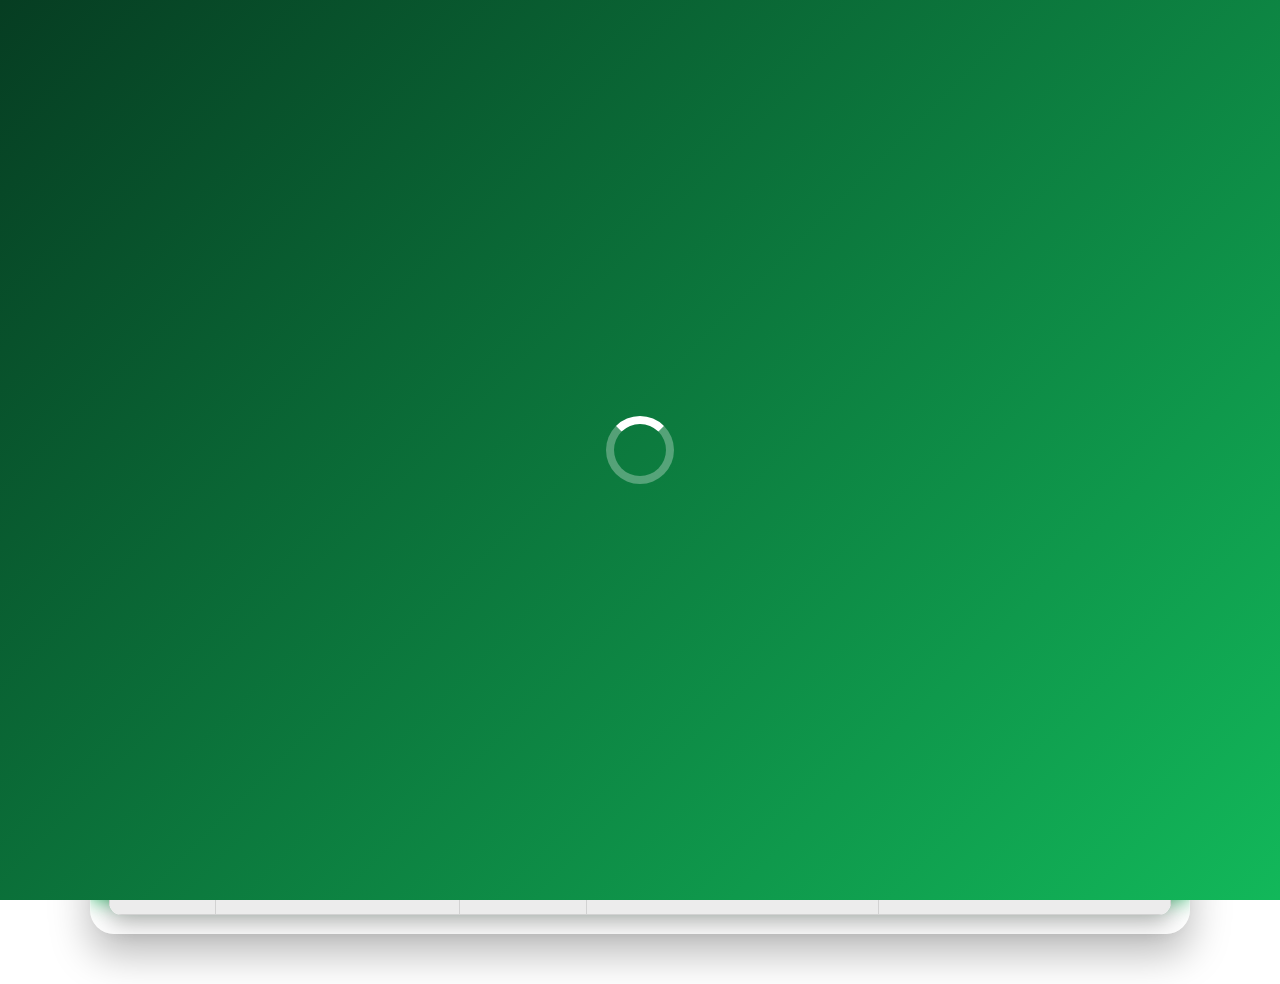
==== commit 7648e061: "Rename finalMila.html to Alles.html" ====
--- a/Alles.html
+++ b/Alles.html
@@ -1,143 +1,156 @@
-<!DOCTYPE html> 
-<html lang="de"> 
-<head> 
-    <meta charset="UTF-8"> 
-    <title>WM 2026 Tippspiel</title> 
+<!DOCTYPE html>
+<html lang="de">
+<head>
+  <meta charset="UTF-8">
+  <meta name="viewport" content="width=device-width, initial-scale=1.0">
+  <title>WIG-WM – Finale Rangliste</title>
+
   <style>
-/*@font-face {
-      font-family: 'MeineSchrift';
-      src: url('GREGH___.ttf');
-    }*/
+    * {
+      box-sizing: border-box;
+    }
+
+    :root {
+      --gruen-dunkel: #063d22;
+      --gruen-mittel: #087a3c;
+      --gruen-hell: #12b85a;
+      --rot: #e60000;
+    }
 
     body {
+      margin: 0;
+      min-height: 100vh;
+      padding: 34px 12px 50px;
+      overflow-x: hidden;
+      overflow-y: auto;
+
       font-family: Arial, sans-serif;
-      background-image: url("rasen chatgpt.png");
-      background-size: cover;
-      background-position: center;
-      background-repeat: no-repeat;
+      text-align: center;
+      color: white;
+
+      background:
+        radial-gradient(
+          circle at 12% 10%,
+          rgba(255, 255, 255, .13),
+          transparent 28%
+        ),
+        radial-gradient(
+          circle at 88% 85%,
+          rgba(255, 255, 255, .10),
+          transparent 32%
+        ),
+        linear-gradient(
+          180deg,
+          var(--gruen-dunkel),
+          var(--gruen-mittel),
+          var(--gruen-hell)
+        );
+
       background-attachment: fixed;
-      text-align: center;
-      margin: 40px;
-      padding-top: 200px;
+    }
+
+    #finalseite {
+      width: min(1100px, 100%);
+      margin: 0 auto;
       position: relative;
-    }
-
-
-    #header {
-      display: flex;
-      flex-direction: row;
-      align-items: center;
-      justify-content: center;
-      gap: 15px;
-      margin-top: -120px;
-      text-align: center;
-      flex-wrap: wrap;
-    }
-
-    #profil_button {
-        position: absolute;
-        top: 16px;
-        left: 16px;
-        z-index: 9999;
-        font-size: 2em;
-        padding: 8px 14px;
-        border: none;
-        border-radius: 6px;
-        background-color: #0066cc;
-        color: white;
-        cursor: pointer;
-    }
-
-#profil_button:hover {
-    background-color: #0052a3;
-}
-
-#logout_button {
-    position: absolute;
-    top: 16px;
-    right: 16px;
-    z-index: 9999;
-    font-size: 2em;
-    padding: 8px 14px;
-    border: none;
-    border-radius: 6px;
-    background-color: #e60000;
-    color: white;
-    cursor: pointer;
-}
-
-#logout_button:hover {
-    background-color: #b30000;
-}
+      z-index: 2;
+    }
+
+    /* =====================================================
+       LOGO, SONNE UND BALL
+       ===================================================== */
 
     #logo-container {
       position: relative;
       display: inline-block;
+      margin-bottom: 10px;
     }
 
     #logo {
-        display: inline-block;
-        position: relative;
-        left: 20px;   
-        right: 20px;  
-        top: 10px;    
-        bottom: 10px; 
-        font-size: 90px;
-        font-family: 'MeineSchrift', sans-serif; 
-        color: white;
-        font-weight: bold;
-        letter-spacing: 0px;
-        text-shadow: 3px 3px 8px rgba(0,0,0,0.3);
-    }
-
-    /* DOC 2: z-index:10 added */
+      position: relative;
+      z-index: 2;
+      display: block;
+
+      width: 510px;
+      max-width: 92vw;
+      height: auto;
+    }
+
     #ball-wrapper {
       position: absolute;
-      left: 17.4%;
-      top: 61%;
-      transform: translate(-50%,-50%);
+      left: 13.3%;
+      top: 39%;
+      z-index: 10;
+
+      transform: translate(-50%, -50%);
       animation: flug 1.5s ease-out forwards;
-      z-index: 10;
     }
 
     #ball {
-      width: 44px;
-      height: 44px;
-      font-size: 38px;
-      line-height: 44px;
-      position: relative;
-      z-index: 2;
-      display: inline-block;
-      animation: spin 15s linear infinite;
-    }
-
-
-
-    label {
-      font-size: 28px;
-      font-weight: bold;
-      color: white;
-      text-shadow: 2px 2px 6px rgba(0,0,0,0.6);
-    }
-
-    #team_a, #team_b {
-      font-size: 28px;
-      color: white;
-      text-shadow: 2px 2px 8px rgba(0,0,0,0.7);
-    }
-
-
-    @keyframes blink {
-      0%, 100% { opacity: 1; }
-      50% { opacity: 0; }
-    }
-
-    @keyframes spin {
-      0% { transform: rotate(0deg); }
-      100% { transform: rotate(360deg); }
-    }
-
-    /* DOC 2: updated flug animation with scale effect */
+      display: block;
+      width: 24px;
+      height: 24px;
+
+      animation: spinBall 15s linear infinite;
+    }
+
+    #sonne {
+      position: absolute;
+      right: 1px;
+      top: 6px;
+      z-index: 0;
+
+      width: 65px;
+      height: 45px;
+
+      transform-origin: center;
+      animation: drehen 20s linear infinite;
+    }
+
+    .strahl {
+      position: absolute;
+      left: 50%;
+      top: 50%;
+
+      width: 6px;
+      height: 55px;
+
+      background: linear-gradient(
+        to top,
+        rgba(255, 210, 0, 0),
+        rgba(255, 230, 90, .9)
+      );
+
+      border-radius: 10px;
+      filter: blur(1px);
+
+      transform:
+        translate(-50%, -100%)
+        rotate(calc(var(--i) * 30deg));
+
+      transform-origin: center bottom;
+    }
+
+    @keyframes drehen {
+      from {
+        transform: rotate(0deg);
+      }
+
+      to {
+        transform: rotate(360deg);
+      }
+    }
+
+    @keyframes spinBall {
+      from {
+        transform: rotate(0deg);
+      }
+
+      to {
+        transform: rotate(360deg);
+      }
+    }
+
     @keyframes flug {
       from {
         transform:
@@ -145,6 +158,7 @@
           translate(430px, 400px)
           scale(4);
       }
+
       to {
         transform:
           translate(-50%, -50%)
@@ -153,1140 +167,3230 @@
       }
     }
 
-
-    button {
-      padding: 10px 20px;
-      border-radius: 5px;
-      border: none;
-      background-color: red;
+    #ranglisten-titel {
+      margin: 0 0 28px;
+
+      font-size: clamp(25px, 4.5vw, 40px);
+      font-weight: 900;
+
+      text-shadow: 0 5px 18px rgba(0, 0, 0, .45);
+      animation: titelEinblenden .8s ease both;
+    }
+
+    @keyframes titelEinblenden {
+      from {
+        opacity: 0;
+        transform: translateY(-30px);
+      }
+
+      to {
+        opacity: 1;
+        transform: translateY(0);
+      }
+    }
+
+    /* =====================================================
+       PODEST
+       ===================================================== */
+
+    #podium {
+      display: flex;
+      justify-content: center;
+      align-items: flex-end;
+      gap: 22px;
+
+      min-height: 410px;
+      margin: 0 auto 42px;
+    }
+
+    .podium-player {
+      display: flex;
+      flex-direction: column;
+      align-items: center;
+
+      min-width: 0;
+      opacity: 0;
+
+      animation: podiumEinblenden .9s ease forwards;
+    }
+
+    .podium-player.first {
+      animation-delay: .2s;
+    }
+
+    .podium-player.second {
+      animation-delay: .45s;
+    }
+
+    .podium-player.third {
+      animation-delay: .65s;
+    }
+
+    @keyframes podiumEinblenden {
+      from {
+        opacity: 0;
+        transform: translateY(120px) scale(.78);
+      }
+
+      to {
+        opacity: 1;
+        transform: translateY(0) scale(1);
+      }
+    }
+
+    .podium-medaille {
+      margin-bottom: 5px;
+
+      font-size: 46px;
+
+      filter:
+        drop-shadow(
+          0 5px 8px rgba(0, 0, 0, .35)
+        );
+    }
+
+    .podium-avatar {
+      width: 112px;
+      height: 112px;
+      margin-bottom: 10px;
+      overflow: hidden;
+
+      border: 5px solid white;
+      border-radius: 50%;
+      background: white;
+
+      box-shadow:
+        0 12px 28px rgba(0, 0, 0, .4);
+    }
+
+    .first .podium-avatar {
+      width: 145px;
+      height: 145px;
+
+      animation:
+        siegerPuls
+        4s
+        ease-in-out
+        1.4s
+        infinite;
+    }
+
+    @keyframes siegerPuls {
+      0%,
+      100% {
+        transform: scale(1);
+      }
+
+      50% {
+        transform: scale(1.045);
+      }
+    }
+
+    .podium-avatar img {
+      width: 100%;
+      height: 100%;
+      display: block;
+
+      object-fit: cover;
+    }
+
+    .podium-name {
+      width: 190px;
+      min-height: 28px;
+      margin-bottom: 5px;
+
+      overflow-wrap: anywhere;
+
+      font-size: 19px;
+      font-weight: 900;
+
+      text-shadow:
+        1px 2px 5px rgba(0, 0, 0, .55);
+    }
+
+    .podium-punkte {
+      margin-bottom: 10px;
+
+      font-size: 16px;
+      font-weight: bold;
+
+      text-shadow:
+        1px 2px 5px rgba(0, 0, 0, .55);
+    }
+
+    .podium-block {
+      position: relative;
+
+      display: flex;
+      justify-content: center;
+      align-items: flex-start;
+
+      overflow: hidden;
+
+      width: 190px;
+      padding-top: 24px;
+
+      border-radius: 20px 20px 0 0;
+
+      color: #222;
+
+      font-size: 48px;
+      font-weight: 900;
+
+      box-shadow:
+        0 20px 38px rgba(0, 0, 0, .34);
+    }
+
+    .first .podium-block {
+      height: 250px;
+
+      background:
+        linear-gradient(
+          #ffe66f,
+          #d8a500
+        );
+    }
+
+    .second .podium-block {
+      height: 195px;
+
+      background:
+        linear-gradient(
+          #f3f3f3,
+          #9d9d9d
+        );
+    }
+
+    .third .podium-block {
+      height: 150px;
+
       color: white;
-      cursor: pointer;
-    }
-
-    button:disabled {
-      background-color: #ccc !important;
-      cursor: not-allowed !important;
-    }
-
-
-   
-    .info-badge {
-      display: inline-flex;
-      align-items: center;
-      gap: 8px;
-      background-color: #e6f2ff;
-      color: #0066cc;
-      padding: 8px 14px;
-      border-radius: 20px;
-      font-size: 15px;
+
+      background:
+        linear-gradient(
+          #d89055,
+          #854417
+        );
+    }
+
+    .first .podium-block::before {
+      content: "";
+
+      position: absolute;
+      top: 0;
+      left: -100%;
+
+      width: 60%;
+      height: 100%;
+
+      background:
+        linear-gradient(
+          90deg,
+          transparent,
+          rgba(255, 255, 255, .78),
+          transparent
+        );
+
+      animation:
+        goldGlanz
+        3s
+        1.3s
+        infinite;
+    }
+
+    @keyframes goldGlanz {
+      0% {
+        left: -100%;
+      }
+
+      50%,
+      100% {
+        left: 150%;
+      }
+    }
+
+    /* =====================================================
+       SUCHFELD UND STATUS
+       ===================================================== */
+
+    #suche-wrapper {
+      display: flex;
+      justify-content: flex-end;
+
+      margin: 0 0 8px;
+    }
+
+    #suche {
+      width: 235px;
+      max-width: 64vw;
+      height: 38px;
+
+      padding: 7px 11px;
+
+      border:
+        1px solid rgba(255, 255, 255, .9);
+
+      border-radius: 8px;
+      outline: none;
+
+      font-size: 14px;
       font-weight: bold;
-      font-family: Arial, sans-serif;
-      cursor: pointer;
-      position: relative;
-      border: 1px solid #cce5ff;
-      box-shadow: 0 2px 4px rgba(0,0,0,0.1);
-    }
-
-    .info-badge::after {
-      content: "Aktuell noch zu tippende Spiele!";
-      position: absolute;
-      bottom: 140%;
-      right: 0; 
-      background-color: #0066cc;
-      color: white;
-      padding: 6px 10px;
-      border-radius: 5px;
+
+      box-shadow:
+        0 4px 12px rgba(0, 0, 0, .22);
+    }
+
+    #suche:focus {
+      border-color: #004fa8;
+
+      box-shadow:
+        0 0 0 3px rgba(0, 79, 168, .18);
+    }
+
+    #ausgabe {
+      min-height: 20px;
+      margin-bottom: 6px;
+
       font-size: 14px;
-      font-family: Arial, sans-serif;
-      font-weight: normal;
-      white-space: nowrap;
-      visibility: hidden;
-      opacity: 0;
-      transition: opacity 0.2s ease-in-out;
-      pointer-events: none;
-      z-index: 999;
-      box-shadow: 0px 2px 5px rgba(0,0,0,0.2);
-    }
-
-    .info-badge::before {
-      content: "";
-      position: absolute;
-      bottom: 120%;
-      right: 25px; 
-      border-width: 6px;
-      border-style: solid;
-      border-color: #0066cc transparent transparent transparent;
-      visibility: hidden;
-      opacity: 0;
-      transition: opacity 0.2s ease-in-out;
-      pointer-events: none;
-      z-index: 999;
-    }
-
-    .info-badge:hover::after, .info-badge:hover::before,
-    .info-badge.active::after, .info-badge.active::before {
-      visibility: visible;
-      opacity: 1;
-    }
-
-    .info-icon-blue {
-      color: white;
-      background-color: #0066cc;
-      border-radius: 50%;
-      width: 22px;
-      height: 22px;
-      font-size: 14px;
-      line-height: 22px;
-      text-align: center;
-      font-family: "Georgia", serif;
       font-weight: bold;
-      display: inline-block;
-    }
-
-      
-.oberer-bereich-wrapper {
-    max-width: 650px !important;       
-    width: 100% !important;
-    margin: 0 auto;         
-    box-sizing: border-box;
-    text-align: center;     
-    } 
-
-
-      
-    /* Style-Bereich von Gruppe 3!!*/
-
-#suche {
-    display: block;
-    width: 260px;
-    padding: 8px;
-
-    margin-left: 0;
-
-    margin-top: 8px;
-    margin-bottom: 6px;
-
-    border:none;
-    border-radius:6px;
-
-    font-size: 2em;
-    font-weight: bold;
-}
-
-#textFeld
-{
-    width: 650px;
-    margin: 20px auto 24px;
-    background: white;
-    padding: 26px 30px;
-    font-size: 28px;
-    font-weight: bold;
-    text-shadow: 2px 2px 6px rgba(0,0,0,0.4);
-    border-radius: 16px;
-    box-shadow: 0 10px 30px rgba(0, 0, 0, 0.18);
-    box-sizing: border-box;
-}
-
-#rangliste_tools{
-    display:flex;
-    justify-content:space-between;
-    align-items:center;
-    overflow: visible;
-
-    position: relative;
-    z-index: 10000;
-
-    width:100%;
-    margin-top:8px;
-    margin-bottom:6px;
-}
-
-#refreshButton{
-    width:10em;
-    font-size:2em;
-    padding:8px;
-
-    background:#0066cc;
-    color:white;
-
-    border:none;
-    border-radius:6px;
-
-    cursor:pointer;
-
-    font-size:2em;
-    font-weight:bold;
-
-    transition:0.2s;
-}
-
-#refreshButton:hover{
-    background:#0052a3;
-}
-
-
-.punkte-info-badge {
-    display: inline-flex;
-    align-items: center;
-    justify-content: center;
-
-    width: 3.5em;
-    height: 3.5em;
-
-    background-color: #e6f2ff;
-    border-radius: 8px;
-    cursor: pointer;
-    position: relative;
-    flex-shrink: 0;
-}
-
-.punkte-info-badge::after {
-     content: "Tippmodus: Es wird das exakte Ergebnis VOR Elfmeterschießen getippt.\A\ATipp richtig: 4 Punkte\A Differenz richtig: 3 Punkte\A Unentschieden/Sieger richtig: 2 Punkte\A Ansonsten: 0 Punkte";
-
-    
-    white-space: pre-line;
-
-    position: absolute;
-    top: calc(100% + 8px);
-    left: 50%;
-    transform: translateX(-50%);
-
-    width: 260px;
-
-    background: #0066cc;
-    color: white;
-
-    padding: 12px;
-    border-radius: 8px;
-
-    font-size: 13px;
-    font-weight: bold;
-    line-height: 1.5;
-
-    visibility: hidden;
-    opacity: 0;
-
-    transition: opacity .2s;
-
-    pointer-events: none;
-
-    z-index: 9999;
-
-    box-shadow: 0 4px 12px rgba(0,0,0,.25);
-}
-
-.punkte-info-badge::before {
-    content: "";
-
-    position: absolute;
-    top: 100%;
-    left: 50%;
-    transform: translateX(-50%);
-
-    border-width: 7px;
-    border-style: solid;
-    border-color: #0066cc transparent transparent transparent;
-
-    visibility: hidden;
-    opacity: 0;
-
-    transition: opacity .2s;
-
-    pointer-events: none;
-}
-
-.punkte-info-badge:hover::after,
-.punkte-info-badge:hover::before,
-.punkte-info-badge.active::after,
-.punkte-info-badge.active::before {
-    visibility: visible;
-    opacity: 1;
-}
-
-#ausgabe {
-    color: red;
-    margin: 10px 0;
-    min-height: 20px;
-}
-
-.table-shell {
-    width: 100%;
-    overflow: hidden;
-    background: white;
-    border-radius: 10px 10px 0px 0px;
-}
-
-.rangliste-table {
-    width: 100%;
-    border-collapse: collapse;
-    table-layout: fixed;
-    border-spacing: 0;
-}
-
-.col-platz  { width: 90px; }
-.col-user   { width: 220px; }
-.col-punkte { width: 110px; }
-
-.col-tipp {
-    width: auto;
-}
-
-.col-tipp-rest {
-    width: calc(100% - 70px - 220px - 90px - 14px);
-}
-
-th,
-td {
-    border: 1px solid #cfcfcf;
-    padding: 8px 10px;
-    text-align: center;
-    font-size: 16pt;
-    font-weight: 700;
-    height: 42px;
-    box-sizing: border-box;
-    background: white;
-}
-
-thead th {
-    background: #ececec;
-    font-size: 16pt;
-    font-weight: 800;
-}
-
-.eigene-zeile {
-    background-color: #ffe34d !important;
-    font-weight: 900;
-}
-
-.eigene-zeile td {
-    background-color: #ffe34d !important;
-}
-
-#spielT {
-    display: inline-block;
-    min-width: 180px;
-    white-space: pre-line;
-    line-height: 1.2;
-    font-size: 14px;
-}
-
-.scroll-wrapper {
-    max-height: 380px;
-    overflow-y: auto;
-    overflow-x: hidden;
-
-    scrollbar-gutter: stable;
-
-    background: white;
-    border-radius: 0 0 10px 10px;
-}
-
-#fixedTable {
-    border-bottom: none;
-}
-
-#fixedTable tr:last-child td {
-    border-bottom: none;
-}
-
-#restTable tr:first-child td {
-    border-top: 1px solid #ccc;
-}
-
-@media (max-width: 768px) {
+
+      text-shadow:
+        1px 1px 4px rgba(0, 0, 0, .8);
+    }
+
+    /* =====================================================
+       RANGLISTENTABELLE
+       ===================================================== */
+
+    .ranking-card {
+      padding: 18px;
+
+      border:
+        1px solid rgba(255, 255, 255, .22);
+
+      border-radius: 24px;
+
+      background:
+        rgba(255, 255, 255, .13);
+
+      backdrop-filter: blur(10px);
+
+      box-shadow:
+        0 20px 40px rgba(0, 0, 0, .27);
+    }
+
+    .ranking-card h2 {
+      margin: 0 0 16px;
+
+      font-size: 30px;
+    }
+
+    .table-shell {
+      width: 100%;
+      overflow: hidden;
+
+      border-radius: 13px;
+
+      background: white;
+
+      box-shadow:
+        0 8px 25px rgba(0, 0, 0, .3);
+    }
+
+    .rangliste-table {
+      width: 100%;
+
+      border-collapse: collapse;
+      table-layout: fixed;
+    }
+
+    .col-platz {
+      width: 10%;
+    }
+
+    .col-user {
+      width: 23%;
+    }
+
+    .col-punkte {
+      width: 12%;
+    }
+
+    .col-spiel {
+      width: 27.5%;
+    }
+
+    .col-zusatz {
+      width: 27.5%;
+    }
 
     th,
     td {
-        font-size: 13pt;
-        padding: 6px 4px;
-        height: 38px;
+      height: 62px;
+
+      padding: 8px 5px;
+
+      border: 1px solid #d2d2d2;
+
+      color: #222;
+      background: white;
+
+      text-align: center;
+      vertical-align: middle;
+
+      font-size:
+        clamp(13px, 1.8vw, 17px);
+
+      font-weight: bold;
+      line-height: 1.15;
+
+      overflow-wrap: anywhere;
+      word-break: break-word;
     }
 
     thead th {
-        font-size: 13pt;
-    }
-
-    #spielT {
-        font-size: 13pt;
-        font-weight: bold;
-    }
-
-    #suche {
-        width: 180px;
-        margin-left: 60px;
-        font-size: 14px;
-    }
-
-    #rangliste_tools{
-        gap:8px;
-    }
-
-}
-
-/* DOC 2: fold67 easter egg styles */
-#fold67-wrapper {
-  position: fixed;
-  inset: 0;
-  z-index: 9999;
-  pointer-events: none;
-}
-
-.fold67-strip {
-  position: absolute;
-  top: 0;
-  height: 100%;
-  overflow: hidden;
-}
-
-.fold67-strip-inner {
-  position: absolute;
-  top: 0;
-  height: 100%;
-}
-
-@keyframes fold67Strip {
-  0%   { transform: translateY(0) skewY(0deg); }
-  20%  { transform: translateY(calc(var(--d) * -160px)) skewY(calc(var(--d) * -3deg)); }
-  40%  { transform: translateY(calc(var(--d) * 80px))  skewY(calc(var(--d) * 1.6deg)); }
-  60%  { transform: translateY(calc(var(--d) * -40px)) skewY(calc(var(--d) * -0.8deg)); }
-  80%  { transform: translateY(calc(var(--d) * 20px))   skewY(calc(var(--d) * 0.4deg)); }
-  100% { transform: translateY(0) skewY(0deg); }
-}
-
-.fold67-strip.active {
-  animation: fold67Strip 1.5s ease-in-out;
-}
-
-body.fold67-hide-original > *:not(#fold67-wrapper) {
-  opacity: 0;
-}
-
-.flag-emoji {
-  position: fixed;
-  top: -50px;
-  font-size: 2rem;
-  pointer-events: none;
-  z-index: 9999;
-  user-select: none;
-  animation: flag-fall linear forwards;
-}
-
-@keyframes flag-fall {
-  0% {
-    transform: translateY(0) rotate(0deg);
-    opacity: 1;
-  }
-  100% {
-    transform: translateY(110vh) rotate(360deg);
-    opacity: 0.8;
-  }
-}
+      height: 82px;
+
+      background: #ececec;
+
+      font-size:
+        clamp(12px, 1.6vw, 16px);
+    }
+
+    tbody tr {
+      opacity: 0;
+
+      animation:
+        zeileEinblenden
+        .45s
+        ease
+        forwards;
+    }
+
+    @keyframes zeileEinblenden {
+      from {
+        opacity: 0;
+        transform: translateX(-28px);
+      }
+
+      to {
+        opacity: 1;
+        transform: translateX(0);
+      }
+    }
+
+    tbody tr:hover td {
+      background: #f2f8f5;
+    }
+
+    .platz-1 td {
+      background: #fff1a8;
+      font-weight: 900;
+    }
+
+    .platz-2 td {
+      background: #ededed;
+    }
+
+    .platz-3 td {
+      background: #f3d9c7;
+    }
+
+    .eigene-zeile td {
+      outline: 2px solid #0066cc;
+      outline-offset: -2px;
+    }
+
+    .spieler-zelle {
+      display: flex;
+      align-items: center;
+      justify-content: flex-start;
+      gap: 8px;
+
+      text-align: left;
+    }
+
+    .tabellen-avatar {
+      width: 38px;
+      height: 38px;
+      flex: 0 0 38px;
+
+      overflow: hidden;
+
+      border: 2px solid #fff;
+      border-radius: 50%;
+
+      background: #e6e6e6;
+
+      box-shadow:
+        0 2px 7px rgba(0, 0, 0, .23);
+    }
+
+    .tabellen-avatar img {
+      width: 100%;
+      height: 100%;
+      display: block;
+
+      object-fit: cover;
+    }
+
+    .spieler-name {
+      min-width: 0;
+
+      overflow-wrap: anywhere;
+    }
+
+    /* =====================================================
+       PFEILE IN DEN TIPP-SPALTEN
+       ===================================================== */
+
+    .navigation-kopf {
+      display: grid;
+
+      grid-template-columns:
+        30px
+        minmax(0, 1fr)
+        30px;
+
+      align-items: center;
+
+      gap: 4px;
+    }
+
+    .nav-button {
+      width: 30px;
+      height: 32px;
+
+      padding: 0;
+
+      border: none;
+      border-radius: 6px;
+
+      background: var(--rot);
+      color: white;
+
+      font-size: 17px;
+      font-weight: bold;
+
+      cursor: pointer;
+    }
+
+    .nav-button:hover {
+      background: #b90000;
+    }
+
+    .kopf-titel,
+    .kopf-ergebnis {
+      display: block;
+
+      overflow-wrap: anywhere;
+
+      line-height: 1.1;
+    }
+
+    .kopf-ergebnis {
+      margin-top: 4px;
+
+      color: #555;
+
+      font-size: .86em;
+    }
+
+    .tipp-punkte {
+      margin-left: 3px;
+
+      color: var(--rot);
+
+      font-size: .72em;
+      vertical-align: super;
+    }
+
+    .tipp-punkte.offen {
+      color: #666;
+
+      font-size: .65em;
+    }
+
+    .keine-treffer td {
+      height: 70px;
+
+      color: #555;
+    }
+
+    /* =====================================================
+       KONFETTI UND LADEBILDSCHIRM
+       ===================================================== */
+
+    .confetti {
+      position: fixed;
+      top: -30px;
+      z-index: 20;
+
+      width: 10px;
+      height: 18px;
+
+      opacity: .9;
+
+      pointer-events: none;
+
+      animation:
+        confettiFall
+        linear
+        forwards;
+    }
+
+    @keyframes confettiFall {
+      from {
+        transform:
+          translateY(-50px)
+          rotate(0deg);
+      }
+
+      to {
+        transform:
+          translateY(110vh)
+          rotate(720deg);
+      }
+    }
+
+    #loading {
+      position: fixed;
+      inset: 0;
+      z-index: 9999;
+
+      display: flex;
+      align-items: center;
+      justify-content: center;
+
+      background:
+        linear-gradient(
+          135deg,
+          var(--gruen-dunkel),
+          var(--gruen-hell)
+        );
+
+      transition: opacity .55s;
+    }
+
+    #loading span {
+      width: 68px;
+      height: 68px;
+
+      border:
+        8px solid rgba(255, 255, 255, .3);
+
+      border-top-color: white;
+      border-radius: 50%;
+
+      animation:
+        ladeDrehung
+        1s
+        linear
+        infinite;
+    }
+
+    @keyframes ladeDrehung {
+      to {
+        transform: rotate(360deg);
+      }
+    }
+
+    /* =====================================================
+       HANDY
+       ===================================================== */
+
+    @media (max-width: 700px) {
+      body {
+        padding: 20px 5px 30px;
+
+        background-attachment: scroll;
+      }
+
+      #ranglisten-titel {
+        margin-bottom: 20px;
+
+        font-size: 25px;
+      }
+
+      #podium {
+        gap: 7px;
+
+        min-height: 295px;
+        margin-bottom: 28px;
+      }
+
+      .podium-medaille {
+        font-size: 32px;
+      }
+
+      .podium-avatar {
+        width: 68px;
+        height: 68px;
+
+        border-width: 3px;
+      }
+
+      .first .podium-avatar {
+        width: 88px;
+        height: 88px;
+      }
+
+      .podium-name {
+        width: 104px;
+        min-height: 24px;
+
+        font-size: 13px;
+      }
+
+      .podium-punkte {
+        font-size: 12px;
+      }
+
+      .podium-block {
+        width: 104px;
+
+        padding-top: 17px;
+
+        border-radius: 14px 14px 0 0;
+
+        font-size: 32px;
+      }
+
+      .first .podium-block {
+        height: 175px;
+      }
+
+      .second .podium-block {
+        height: 135px;
+      }
+
+      .third .podium-block {
+        height: 102px;
+      }
+
+      .ranking-card {
+        padding: 8px 4px 5px;
+
+        border-radius: 12px;
+      }
+
+      .ranking-card h2 {
+        margin: 8px 0 12px;
+
+        font-size: 23px;
+      }
+
+      #suche-wrapper {
+        justify-content: center;
+      }
+
+      #suche {
+        width: 178px;
+        height: 33px;
+
+        font-size: 12px;
+      }
+
+      .table-shell {
+        border-radius: 8px;
+      }
+
+      th,
+      td {
+        height: 53px;
+
+        padding: 4px 2px;
+
+        font-size: 10.5px;
+      }
+
+      thead th {
+        height: 73px;
+
+        font-size: 9.5px;
+      }
+
+      .col-platz {
+        width: 9%;
+      }
+
+      .col-user {
+        width: 23%;
+      }
+
+      .col-punkte {
+        width: 11%;
+      }
+
+      .col-spiel {
+        width: 28.5%;
+      }
+
+      .col-zusatz {
+        width: 28.5%;
+      }
+
+      .spieler-zelle {
+        gap: 3px;
+      }
+
+      .tabellen-avatar {
+        width: 25px;
+        height: 25px;
+        flex-basis: 25px;
+
+        border-width: 1px;
+      }
+
+      .navigation-kopf {
+        grid-template-columns:
+          21px
+          minmax(0, 1fr)
+          21px;
+
+        gap: 2px;
+      }
+
+      .nav-button {
+        width: 21px;
+        height: 27px;
+
+        font-size: 13px;
+      }
+
+      .kopf-ergebnis {
+        margin-top: 3px;
+
+        font-size: 8.5px;
+      }
+
+      .tipp-punkte {
+        margin-left: 1px;
+      }
+    }
+
+    @media (max-width: 390px) {
+      .podium-block,
+      .podium-name {
+        width: 96px;
+      }
+
+      th,
+      td {
+        padding: 3px 1px;
+
+        font-size: 9.5px;
+      }
+
+      thead th {
+        font-size: 8.5px;
+      }
+
+      .navigation-kopf {
+        grid-template-columns:
+          18px
+          minmax(0, 1fr)
+          18px;
+      }
+
+      .nav-button {
+        width: 18px;
+        height: 24px;
+
+        font-size: 11px;
+      }
+
+      .tabellen-avatar {
+        width: 22px;
+        height: 22px;
+        flex-basis: 22px;
+      }
+    }
   </style>
 </head>
-<body> 
-
-<div id="header">
-  <div id="logo-container">
-    <img id="logo" src="logo mit titel final.png">
-    <span id="ball-wrapper">
-        <img id="ball" src="fussball_ohne_schatten.png">
-    </span>
+
+<body>
+
+  <div id="loading">
+    <span></span>
   </div>
-</div>
-<br>
-
-                                                                                                                                        
-
-    <div class="oberer-bereich-wrapper">                                                                                                                                           
-<div id="begruessung_container" style="font-size: 30px; font-weight: bold; color: white; text-shadow: 1px 1px 4px rgba(0,0,0,0.6); margin-bottom: 25px; min-height: 24px;">
-    <span id="begruessung_text"></span>
-</div>
-
-
-
-<input type="hidden" id="name">
-<span id="limit-error" style="display: none;"></span>
-<br>
-
-<label>Spiel auswählen:</label><br>
-<div style="display: flex; justify-content: center; align-items: center; gap: 12px; margin-top: 15px; width: 100%;">
-    <button id="btn_prev" style="padding: 12px 20px; font-size: 16px; border-radius: 8px;">◀</button>
-    
-    <select id="spiel_select" style="padding: 12px 20px; font-size: 16px; border-radius: 8px; cursor: pointer; flex: 1; max-width: 300px; text-align: center; text-align-last: center;">
-        <option value="" disabled>-- Bitte wählen --</option>
-    </select>
-    
-    <button id="btn_next" style="padding: 12px 20px; font-size: 18px; border-radius: 8px;">▶</button>
-</div>
-
-<br><br>
-
-<div id="tipp_box" style="position: relative; display: inline-block; background-color: white; padding: 25px; border-radius: 15px; box-shadow: 0 4px 12px rgba(0,0,0,0.2); width: 100%; max-width: 100%; box-sizing: border-box;">
-
-    <div id="overlay" style="display: none; position: absolute; top: 0; left: 0; width: 100%; height: 100%; background: rgba(255, 255, 255, 0.95); backdrop-filter: blur(5px); z-index: 10; flex-direction: column; justify-content: center; align-items: center; border-radius: 15px;">
-    
-    <div style="font-size: 22px; font-weight: bold; color: #333; text-transform: uppercase; letter-spacing: 1px; margin-bottom: 10px;">Spiel vorbei</div>
-    
-    <div style="display: flex; justify-content: center; align-items: center; gap: 20px; padding: 10px;">
-        <div id="overlay_team_a" style="font-size: 20px; font-weight: bold; color: #333; min-width: 80px; text-align: right;">Team A</div>
-        <div id="overlay_score" style="font-size: 42px; font-weight: bold; color: #e60000;">0 : 0</div>
-        <div id="overlay_team_b" style="font-size: 20px; font-weight: bold; color: #333; min-width: 80px; text-align: left;">Team B</div>
+
+  <main id="finalseite">
+
+    <div id="logo-container">
+
+      <div id="sonne">
+
+        <div
+          class="strahl"
+          style="--i:0"
+        ></div>
+
+        <div
+          class="strahl"
+          style="--i:1"
+        ></div>
+
+        <div
+          class="strahl"
+          style="--i:2"
+        ></div>
+
+        <div
+          class="strahl"
+          style="--i:3"
+        ></div>
+
+        <div
+          class="strahl"
+          style="--i:4"
+        ></div>
+
+        <div
+          class="strahl"
+          style="--i:5"
+        ></div>
+
+        <div
+          class="strahl"
+          style="--i:6"
+        ></div>
+
+        <div
+          class="strahl"
+          style="--i:7"
+        ></div>
+
+        <div
+          class="strahl"
+          style="--i:8"
+        ></div>
+
+        <div
+          class="strahl"
+          style="--i:9"
+        ></div>
+
+        <div
+          class="strahl"
+          style="--i:10"
+        ></div>
+
+        <div
+          class="strahl"
+          style="--i:11"
+        ></div>
+
+      </div>
+
+      <img
+        id="logo"
+        src="logo mit pokal.png"
+        alt="Logo"
+      >
+
+      <span id="ball-wrapper">
+
+        <img
+          id="ball"
+          src="fussball_ohne_schatten.png"
+          alt="Ball"
+        >
+
+      </span>
+
     </div>
-    
-</div>
-
-    <div style="display: flex; justify-content: space-between; align-items: center; margin-bottom: 8px;">
-        
-        <div style="font-size:20px; color: #333; position: relative; z-index: 1;">
-            Anstoß: <span id="spiel_datum">--.--.</span> | <span id="spiel_zeit">--:--</span> Uhr
-        </div>
-        
-        <div class="info-badge" id="info_badge_tips" onclick="this.classList.toggle('active'); event.stopPropagation();" style="z-index: 11;">
-            <span class="info-icon-blue">i</span>
-            <span id="offene_tipps_count">--</span>
-        </div>
-        
-    </div>
-
-    <div id="countdown_box" style="margin: 20px 0 20px 0; font-size: 22px; font-weight: bold; color: #555; background: #f0f0f0; padding: 6px 12px; border-radius: 20px; display: inline-block;">--</div>
-
-    <br>
-
-   <!-- <div style="font-size: 24px; margin: 20px 0; display: flex; justify-content: center; align-items: center; gap: 15px; flex-wrap: wrap;"> -->
-       <div style="margin: 20px 0; display: flex; justify-content: center; align-items: flex-start; gap: 15px; flex-wrap: wrap;">
-
-
-<div style="display: flex; flex-direction: column; align-items: center; min-width: 100px;">
-        <img id="img_flag_a" src="" alt="" style="width: 45px; height: 30px; object-fit: cover; margin-bottom: 5px; border-radius: 3px; box-shadow: 0 1px 3px rgba(0,0,0,0.3); display: none;">
-        <span id="team_a" style="font-weight:bold; color: #333; text-shadow: none;">Team A</span>
-    </div>
-    
-    <div style="display: flex; align-items: center; gap: 10px; margin-top: 25px;">
-        <input type="number" id="tore_a" min="0" step="1" oninput="this.value = this.value.replace(/[^0-9]/g, '');" 
-               style="width: 60px; height: 50px; padding: 5px; text-align: center; font-size: 24px; font-weight: bold; border: 2px solid #ccc; border-radius: 8px;" placeholder="-"> 
-        
-        <span style="font-size: 28px; font-weight: bold; color: #333;">:</span> 
-        
-        <input type="number" id="tore_b" min="0" step="1" oninput="this.value = this.value.replace(/[^0-9]/g, '');" 
-               style="width: 60px; height: 50px; padding: 5px; text-align: center; font-size: 24px; font-weight: bold; border: 2px solid #ccc; border-radius: 8px;" placeholder="-"> 
-    </div>
-    
-    <div style="display: flex; flex-direction: column; align-items: center; min-width: 100px;">
-        <img id="img_flag_b" src="" alt="" style="width: 45px; height: 30px; object-fit: cover; margin-bottom: 5px; border-radius: 3px; box-shadow: 0 1px 3px rgba(0,0,0,0.3); display: none;">
-        <span id="team_b" style="font-weight:bold; color: #333; text-shadow: none;">Team B</span>
-    </div>
-</div>    
-    
-    <button id="tippSpeichern" style="width: 100%; padding: 15px; font-size: 18px; font-weight: bold; border-radius: 8px; background-color: red; color: white; border: none; cursor: pointer;">Tipp speichern</button>
-
-</div></div>
-
-<!-- Anzeige Gruppe 3-->
-
-  <div id="anzeige"></div> 
-<div id="textFeld">🥳🎉🥳 <br> Die finale Rangliste wird bei der Preisverleihung am Schulfest veröffentlicht. 🥳🎉🥳</div>
- <!-- Suchfeld, Aktualisier Button und Info Kästchen für Punkte Berechnung -->
-
-
-
-<!-- Scrollbarer Restbereich -->
-<div class="scroll-wrapper">
-    <table class="rangliste-table" id="restTable">
-        <colgroup>
+
+    <h1 id="ranglisten-titel">
+      🏆 Finale Rangliste
+    </h1>
+
+    <section
+      id="podium"
+      aria-label="Siegerpodest"
+    ></section>
+
+    <section class="ranking-card">
+
+      <h2>
+        Rangliste
+      </h2>
+
+      <div id="suche-wrapper">
+
+        <input
+          id="suche"
+          type="text"
+          placeholder="Spieler suchen …"
+          autocomplete="off"
+        >
+
+      </div>
+
+      <div
+        id="ausgabe"
+        aria-live="polite"
+      ></div>
+
+      <div class="table-shell">
+
+        <table class="rangliste-table">
+
+          <colgroup>
+
             <col class="col-platz">
+
             <col class="col-user">
+
             <col class="col-punkte">
-            <col class="col-tipp-rest">
-        </colgroup>
-
-        <tbody id="restBody"></tbody>
-    </table>
-</div>
-    
-
-
-    <footer id="page_footer" style="margin: 30px auto 20px; max-width: 860px; color: white; display: flex; flex-wrap: wrap; justify-content: center; gap: 12px; font-size: 20px;">
-        <a href="datenschutzerklaerung.html" style="color: white; text-decoration: underline;">Datenschutzerklärung</a>
-        <a href="spielregeln.html" style="color: white; text-decoration: underline;">Spielregeln</a>
-        <a href="impressum.html" style="color: white; text-decoration: underline;">Impressum</a>
-
-    </footer>
-
-    <button id="profil_button">Profil</button>
-    <button id="logout_button">Logout</button>
-
- <!--Logik und DB-Verbindung mit JavaScript -->
+
+            <col class="col-spiel">
+
+            <col class="col-zusatz">
+
+          </colgroup>
+
+          <thead>
+
+            <tr>
+
+              <th>
+                Platz
+              </th>
+
+              <th>
+                Spieler
+              </th>
+
+              <th>
+                Punkte
+              </th>
+
+              <th>
+
+                <div class="navigation-kopf">
+
+                  <button
+                    id="spielZurueck"
+                    class="nav-button"
+                    type="button"
+                    aria-label="Vorheriges Spiel"
+                  >
+                    ←
+                  </button>
+
+                  <span>
+
+                    <span
+                      id="spielTitel"
+                      class="kopf-titel"
+                    >
+                      Spiel
+                    </span>
+
+                    <span
+                      id="spielErgebnis"
+                      class="kopf-ergebnis"
+                    >
+                      –
+                    </span>
+
+                  </span>
+
+                  <button
+                    id="spielWeiter"
+                    class="nav-button"
+                    type="button"
+                    aria-label="Nächstes Spiel"
+                  >
+                    →
+                  </button>
+
+                </div>
+
+              </th>
+
+              <th>
+
+                <div class="navigation-kopf">
+
+                  <button
+                    id="zusatzZurueck"
+                    class="nav-button"
+                    type="button"
+                    aria-label="Vorheriger Zusatztipp"
+                  >
+                    ←
+                  </button>
+
+                  <span>
+
+                    <span
+                      id="zusatzTitel"
+                      class="kopf-titel"
+                    >
+                      Weltmeister
+                    </span>
+
+                    <span
+                      id="zusatzErgebnis"
+                      class="kopf-ergebnis"
+                    >
+                      Ergebnis offen
+                    </span>
+
+                  </span>
+
+                  <button
+                    id="zusatzWeiter"
+                    class="nav-button"
+                    type="button"
+                    aria-label="Nächster Zusatztipp"
+                  >
+                    →
+                  </button>
+
+                </div>
+
+              </th>
+
+            </tr>
+
+          </thead>
+
+          <tbody id="ranglisteBody"></tbody>
+
+        </table>
+
+      </div>
+
+    </section>
+
+  </main>
+
   <script type="module">
 
-     //---------------------------------------------------------------------
-    //Supabase Verbindung (nicht ändern!!)
-    //----------------------------------------------------------------------
-    import { createClient } from "https://esm.sh/@supabase/supabase-js@2";
-
-    const supabaseUrl = "https://kmhwwdsuzphkpfupkynf.supabase.co";
-    const supabaseKey = "sb_publishable_7ih4VSPUkXVfHkBa7lrDCA_mO_d0pW1";
-
-    const supabase = createClient(supabaseUrl, supabaseKey);
-      //falls die Seite per Browser-Zurück aus dem Cache erscheint: 
-    window.addEventListener("pageshow", async () =>{
-        const {data: {session}} = await supabase.auth.getSession();
-        if(!session)
+    import {
+      createClient
+    } from "https://esm.sh/@supabase/supabase-js@2";
+
+
+    const supabase =
+      createClient(
+
+        "https://kmhwwdsuzphkpfupkynf.supabase.co",
+
+        "sb_publishable_7ih4VSPUkXVfHkBa7lrDCA_mO_d0pW1"
+
+      );
+
+
+    /* =====================================================
+       OFFIZIELLE ZUSATZTIPP-ERGEBNISSE
+       ===================================================== */
+
+    const OFFIZIELLE_ERGEBNISSE = {
+
+      weltmeister:
+        "Spanien",
+
+      vizeweltmeister:
+        "Argentinien",
+
+      besterspieler:
+        "Rodri"
+
+    };
+
+
+    const PUNKTE = {
+
+      exakt: 4,
+
+      differenz: 3,
+
+      sieger: 2,
+
+      unentschieden: 2,
+
+      zusatz: 3
+
+    };
+
+
+    const ZUSATZ_KATEGORIEN = [
+
+      {
+        key: "weltmeister",
+        titel: "Weltmeister"
+      },
+
+      {
+        key: "vizeweltmeister",
+        titel: "Vizeweltmeister"
+      },
+
+      {
+        key: "besterspieler",
+        titel: "Bester Spieler"
+      }
+
+    ];
+
+
+    let currentUserId = null;
+
+    let spiele = [];
+
+    let users = [];
+
+    let tipps = [];
+
+    let zusatztipps = [];
+
+    let rangliste = [];
+
+    let spielIndex = 0;
+
+    let zusatzIndex = 0;
+
+
+    /* =====================================================
+       DATEN LADEN
+       ===================================================== */
+
+    async function ladeAlle(
+      tabelle,
+      spalten = "*",
+      sortierung = null
+    ) {
+
+      const ergebnis = [];
+
+      let start = 0;
+
+
+      while (true) {
+
+        let query = supabase
+
+          .from(tabelle)
+
+          .select(spalten)
+
+          .range(
+            start,
+            start + 999
+          );
+
+
+        if (sortierung) {
+
+          query = query.order(
+
+            sortierung,
+
+            {
+              ascending: true
+            }
+
+          );
+
+        }
+
+
+        const {
+          data,
+          error
+        } = await query;
+
+
+        if (error) {
+
+          throw new Error(
+
+            `${tabelle}: ${error.message}`
+
+          );
+
+        }
+
+
+        ergebnis.push(
+
+          ...(data || [])
+
+        );
+
+
+        if (
+          !data
+          ||
+          data.length < 1000
+        ) {
+
+          break;
+
+        }
+
+
+        start += 1000;
+
+      }
+
+
+      return ergebnis;
+
+    }
+
+
+    async function datenLaden() {
+
+      [
+        spiele,
+        users,
+        tipps,
+        zusatztipps
+      ] = await Promise.all([
+
+        ladeAlle(
+          "spiele",
+          "*",
+          "id"
+        ),
+
+        ladeAlle(
+          "users_public",
+          "user_ID,username,avatar"
+        ),
+
+        ladeAlle(
+          "tipps"
+        ),
+
+        ladeAlle(
+          "zusatztipps"
+        )
+
+      ]);
+
+    }
+
+
+    async function userErmitteln() {
+
+      const {
+        data
+      } = await supabase.auth.getSession();
+
+
+      currentUserId =
+        data?.session?.user?.id
+        ||
+        null;
+
+    }
+
+
+    /* =====================================================
+       TEXTE UND NAMEN VERGLEICHEN
+       ===================================================== */
+
+    function normalisieren(text) {
+
+      return String(text || "")
+
+        .normalize("NFD")
+
+        .replace(
+          /[\u0300-\u036f]/g,
+          ""
+        )
+
+        .replace(
+          /ß/g,
+          "ss"
+        )
+
+        .toLowerCase()
+
+        .replace(
+          /[^a-z0-9 ]/g,
+          " "
+        )
+
+        .replace(
+          /\s+/g,
+          " "
+        )
+
+        .trim();
+
+    }
+
+
+    function abstand(
+      a,
+      b
+    ) {
+
+      const zeile = Array.from(
+
         {
-            window.location.replace("index.html");
+          length:
+            b.length + 1
+        },
+
+        (_, i) => i
+
+      );
+
+
+      for (
+        let i = 1;
+        i <= a.length;
+        i++
+      ) {
+
+        let vorher =
+          zeile[0];
+
+
+        zeile[0] = i;
+
+
+        for (
+          let j = 1;
+          j <= b.length;
+          j++
+        ) {
+
+          const alt =
+            zeile[j];
+
+
+          zeile[j] = Math.min(
+
+            zeile[j] + 1,
+
+            zeile[j - 1] + 1,
+
+            vorher
+            +
+            (
+              a[i - 1]
+              ===
+              b[j - 1]
+
+                ? 0
+
+                : 1
+            )
+
+          );
+
+
+          vorher = alt;
+
         }
-    });
-
-    document.getElementById("logout_button").addEventListener("click", async () => {
-        await supabase.auth.signOut();
-        window.location.replace("index.html");
-    });
-
-    document.getElementById("profil_button").addEventListener("click", () => {
-        window.location.replace("profil.html");
-    });
-
-     let currentUserId = null;
-    //----------------------------------------------------------------------
-    //Gruppe1: Eingabe
-    //----------------------------------------------------------------------
-    let countdownInterval = null;
-    let spielLadeId = 0;
-
-
-    function starteBegruessungAnim() {
-        const name = document.getElementById("name").value.trim() || "Tipper";
-        const text = `Hallo ${name}! Bereit zum Tippen?`;
-        const element = document.getElementById("begruessung_text");
-        element.innerText = "";
+
+      }
+
+
+      return zeile[b.length];
+
+    }
+
+
+    function spielernameStimmt(
+      tipp,
+      ergebnis
+    ) {
+
+      const a =
+        normalisieren(tipp);
+
+
+      const b =
+        normalisieren(ergebnis);
+
+
+      if (
+        !a
+        ||
+        !b
+      ) {
+
+        return false;
+
+      }
+
+
+      const kompaktA =
+        a.replaceAll(
+          " ",
+          ""
+        );
+
+
+      const kompaktB =
+        b.replaceAll(
+          " ",
+          ""
+        );
+
+
+      if (
+        kompaktA
+        ===
+        kompaktB
+      ) {
+
+        return true;
+
+      }
+
+
+      if (
+
+        Math.min(
+          kompaktA.length,
+          kompaktB.length
+        ) >= 5
+
+        &&
+
+        (
+          kompaktA.includes(
+            kompaktB
+          )
+
+          ||
+
+          kompaktB.includes(
+            kompaktA
+          )
+        )
+
+      ) {
+
+        return true;
+
+      }
+
+
+      const woerterA =
+        a
+          .split(" ")
+          .filter(
+
+            wort =>
+              wort.length >= 4
+
+          );
+
+
+      const woerterB =
+        b
+          .split(" ")
+          .filter(
+
+            wort =>
+              wort.length >= 4
+
+          );
+
+
+      return woerterA.some(
+
+        wortA =>
+
+          woerterB.some(
+
+            wortB => {
+
+              const erlaubteFehler =
+
+                Math.max(
+                  wortA.length,
+                  wortB.length
+                ) >= 8
+
+                  ? 2
+
+                  : 1;
+
+
+              return abstand(
+
+                wortA,
+
+                wortB
+
+              ) <= erlaubteFehler;
+
+            }
+
+          )
+
+      );
+
+    }
+
+
+    /* =====================================================
+       SPIELPUNKTE
+       ===================================================== */
+
+    function holeSpiel(spielId) {
+
+      return spiele.find(
+
+        spiel =>
+
+          String(spiel.id)
+          ===
+          String(spielId)
+
+      );
+
+    }
+
+
+    function spielIstFertig(spiel) {
+
+      return Boolean(
+
+        spiel?.["Spiel_fertig?"]
+
+      );
+
+    }
+
+
+    function spielpunkte(
+      spielId,
+      tippA,
+      tippB
+    ) {
+
+      const spiel =
+        holeSpiel(spielId);
+
+
+      if (
+        !spielIstFertig(spiel)
+      ) {
+
+        return 0;
+
+      }
+
+
+      if (
+        spiel.tore_team_a == null
+        ||
+        spiel.tore_team_b == null
+      ) {
+
+        return 0;
+
+      }
+
+
+      const a =
+        Number(tippA);
+
+
+      const b =
+        Number(tippB);
+
+
+      const echtA =
+        Number(
+          spiel.tore_team_a
+        );
+
+
+      const echtB =
+        Number(
+          spiel.tore_team_b
+        );
+
+
+      if (
+
+        ![
+          a,
+          b,
+          echtA,
+          echtB
+        ].every(
+          Number.isFinite
+        )
+
+      ) {
+
+        return 0;
+
+      }
+
+
+      const echteDifferenz =
+        echtA - echtB;
+
+
+      const tippDifferenz =
+        a - b;
+
+
+      if (
+        a === echtA
+        &&
+        b === echtB
+      ) {
+
+        return PUNKTE.exakt;
+
+      }
+
+
+      if (
+
+        echteDifferenz
+        ===
+        tippDifferenz
+
+        &&
+
+        echteDifferenz !== 0
+
+      ) {
+
+        return PUNKTE.differenz;
+
+      }
+
+
+      if (
+
+        echteDifferenz === 0
+
+        &&
+
+        tippDifferenz === 0
+
+      ) {
+
+        return PUNKTE.unentschieden;
+
+      }
+
+
+      if (
+
+        Math.sign(
+          echteDifferenz
+        )
+
+        ===
+
+        Math.sign(
+          tippDifferenz
+        )
+
+      ) {
+
+        return PUNKTE.sieger;
+
+      }
+
+
+      return 0;
+
+    }
+
+
+    /* =====================================================
+       ZUSATZTIPPS
+       ===================================================== */
+
+    function zusatzDatensatz(userId) {
+
+      return zusatztipps.find(
+
+        tipp =>
+
+          String(tipp.user_ID)
+          ===
+          String(userId)
+
+      );
+
+    }
+
+
+    function zusatzWert(
+      userId,
+      kategorie
+    ) {
+
+      const tipp =
+        zusatzDatensatz(userId);
+
+
+      if (!tipp) {
+
+        return "";
+
+      }
+
+
+      if (
+        kategorie
+        ===
+        "weltmeister"
+      ) {
+
+        return (
+
+          tipp.weltmeister
+
+          ||
+
+          ""
+
+        );
+
+      }
+
+
+      if (
+        kategorie
+        ===
+        "besterspieler"
+      ) {
+
+        return (
+
+          tipp.besterspieler
+
+          ||
+
+          tipp.bester_spieler
+
+          ||
+
+          ""
+
+        );
+
+      }
+
+
+      return (
+
+        tipp.vizeweltmeister
+
+        ||
+
+        tipp.viezeweltmeister
+
+        ||
+
+        tipp.vize_weltmeister
+
+        ||
+
+        ""
+
+      );
+
+    }
+
+
+    function zusatzpunkte(
+      userId,
+      kategorie
+    ) {
+
+      const tipp =
+        zusatzWert(
+
+          userId,
+
+          kategorie
+
+        );
+
+
+      const ergebnis =
+        OFFIZIELLE_ERGEBNISSE[
+          kategorie
+        ];
+
+
+      if (
+        !normalisieren(ergebnis)
+      ) {
+
+        return 0;
+
+      }
+
+
+      const stimmt =
+
+        kategorie
+        ===
+        "besterspieler"
+
+          ? spielernameStimmt(
+
+              tipp,
+
+              ergebnis
+
+            )
+
+          : normalisieren(tipp)
+            ===
+            normalisieren(ergebnis);
+
+
+      return stimmt
+
+        ? PUNKTE.zusatz
+
+        : 0;
+
+    }
+
+
+    /* =====================================================
+       GESAMTPUNKTE UND RANGLISTE
+       ===================================================== */
+
+    function gesamtpunkte(userId) {
+
+      const punkteAusSpielen = tipps
+
+        .filter(
+
+          tipp =>
+
+            String(tipp.tipper_ID)
+
+            ===
+
+            String(userId)
+
+        )
+
+        .reduce(
+
+          (
+            summe,
+            tipp
+          ) =>
+
+            summe
+
+            +
+
+            spielpunkte(
+
+              tipp.spiel_ID,
+
+              tipp.tore_team_a,
+
+              tipp.tore_team_b
+
+            ),
+
+          0
+
+        );
+
+
+      const punkteAusZusatz =
+        ZUSATZ_KATEGORIEN.reduce(
+
+          (
+            summe,
+            kategorie
+          ) =>
+
+            summe
+
+            +
+
+            zusatzpunkte(
+
+              userId,
+
+              kategorie.key
+
+            ),
+
+          0
+
+        );
+
+
+      return (
+
+        punkteAusSpielen
+
+        +
+
+        punkteAusZusatz
+
+      );
+
+    }
+
+
+    function ranglisteBerechnen() {
+
+      rangliste = users.map(
+
+        user => ({
+
+          user_ID:
+            user.user_ID,
+
+          username:
+            user.username
+            ||
+            "Unbekannt",
+
+          avatar:
+            user.avatar
+            ||
+            "",
+
+          punkte:
+            gesamtpunkte(
+              user.user_ID
+            )
+
+        })
+
+      );
+
+
+      rangliste.sort(
+
+        (
+          a,
+          b
+        ) =>
+
+          b.punkte
+          -
+          a.punkte
+
+          ||
+
+          a.username.localeCompare(
+
+            b.username,
+
+            "de"
+
+          )
+
+      );
+
+
+      let rang = 1;
+
+      let letztePunkte = null;
+
+
+      rangliste.forEach(
+
+        (
+          eintrag,
+          index
+        ) => {
+
+          if (
+
+            letztePunkte !== null
+
+            &&
+
+            eintrag.punkte
+            <
+            letztePunkte
+
+          ) {
+
+            rang =
+              index + 1;
+
+          }
+
+
+          eintrag.rang =
+            rang;
+
+
+          letztePunkte =
+            eintrag.punkte;
+
+        }
+
+      );
+
+    }
+
+
+    function formatPlatz(rang) {
+
+      if (
+        rang === 1
+      ) {
+
+        return "🥇 1";
+
+      }
+
+
+      if (
+        rang === 2
+      ) {
+
+        return "🥈 2";
+
+      }
+
+
+      if (
+        rang === 3
+      ) {
+
+        return "🥉 3";
+
+      }
+
+
+      return String(rang);
+
+    }
+/* =====================================================
+   AVATARE
+   ===================================================== */
+
+function avatarQuelle(avatar) {
+
+  const wert =
+    String(avatar || "")
+      .trim();
+
+
+  if (!wert) {
+
+    return "avatare/default.png";
+
+  }
+
+
+  if (
+
+    wert.startsWith("http://")
+
+    ||
+
+    wert.startsWith("https://")
+
+    ||
+
+    wert.startsWith("data:")
+
+    ||
+
+    wert.startsWith("blob:")
+
+    ||
+
+    wert.startsWith("/")
+
+    ||
+
+    wert.startsWith("./")
+
+    ||
+
+    wert.startsWith("../")
+
+    ||
+
+    wert.startsWith("avatare/")
+
+  ) {
+
+    return wert;
+
+  }
+
+
+  return `avatare/${wert}`;
+
+}
+
+
+function avatarBild(
+  eintrag,
+  cssKlasse = ""
+) {
+
+  const img =
+    document.createElement(
+      "img"
+    );
+
+
+  img.alt =
+    `Avatar von ${eintrag.username}`;
+
+
+  img.src =
+    avatarQuelle(
+      eintrag.avatar
+    );
+
+
+  if (cssKlasse) {
+
+    img.className =
+      cssKlasse;
+
+  }
+
+
+  img.addEventListener(
+
+    "error",
+
+    () => {
+
+      img.onerror = null;
+
+      img.src =
+        "avatare/default.png";
+
+    },
+
+    {
+      once: true
+    }
+
+  );
+
+
+  return img;
+
+}
+
+    /* =====================================================
+       PODEST
+       ===================================================== */
+
+async function podiumRendern() {
+
+  const { data, error } = await supabase
+    .from("rangliste")
+    .select("rang, username, bild")
+    .order("rang", { ascending: true })
+    .limit(3);
+
+  if (error) {
+    console.error("Fehler beim Laden des Podiums:", error);
+    return;
+  }
+
+  const podium =
+    document.getElementById("podium");
+
+  podium.innerHTML = "";
+
+  const reihenfolge = [
+    {
+      eintrag: data.find(e => e.rang === 2),
+      klasse: "second",
+      position: 2,
+      medaille: "🥈"
+    },
+    {
+      eintrag: data.find(e => e.rang === 1),
+      klasse: "first",
+      position: 1,
+      medaille: "🥇"
+    },
+    {
+      eintrag: data.find(e => e.rang === 3),
+      klasse: "third",
+      position: 3,
+      medaille: "🥉"
+    }
+  ];
+
+  reihenfolge.forEach(
+    ({
+      eintrag,
+      klasse,
+      position,
+      medaille
+    }) => {
+
+      if (!eintrag) return;
+
+      const spieler =
+        document.createElement("article");
+
+      spieler.className =
+        `podium-player ${klasse}`;
+
+      const medailleElement =
+        document.createElement("div");
+
+      medailleElement.className =
+        "podium-medaille";
+
+      medailleElement.textContent =
+        medaille;
+
+      const avatar =
+        document.createElement("div");
+
+      avatar.className =
+        "podium-avatar";
+
+      const img = document.createElement("img");
+
+img.src = `avatare/${eintrag.bild || "default.png"}`;
+
+img.alt = `Avatar von ${eintrag.username}`;
+
+img.onerror = () => {
+  img.onerror = null;
+  img.src = "avatare/default.png";
+};
+
+avatar.appendChild(img);
+
+      const name =
+        document.createElement("div");
+
+      name.className =
+        "podium-name";
+
+      name.textContent =
+        eintrag.username;
+
+      const block =
+        document.createElement("div");
+
+      block.className =
+        "podium-block";
+
+      block.textContent =
+        position;
+
+      spieler.append(
+        medailleElement,
+        avatar,
+        name,
+        block
+      );
+
+      podium.appendChild(spieler);
+
+    }
+  );
+
+}
+
+
+    /* =====================================================
+       SPIEL- UND ZUSATZTIPP-NAVIGATION
+       ===================================================== */
+
+    function startspielSetzen() {
+
+      const letzterFertigerIndex =
+        spiele.reduce(
+
+          (
+            letzter,
+            spiel,
+            index
+          ) =>
+
+            spielIstFertig(spiel)
+
+              ? index
+
+              : letzter,
+
+          -1
+
+        );
+
+
+      spielIndex =
+
+        letzterFertigerIndex >= 0
+
+          ? letzterFertigerIndex
+
+          : 0;
+
+    }
+
+
+    function spielWechseln(richtung) {
+
+      if (!spiele.length) {
+
+        return;
+
+      }
+
+
+      spielIndex = (
+
+        spielIndex
+
+        +
+
+        richtung
+
+        +
+
+        spiele.length
+
+      ) % spiele.length;
+
+
+      tabelleRendern();
+
+    }
+
+
+    function zusatzWechseln(richtung) {
+
+      zusatzIndex = (
+
+        zusatzIndex
+
+        +
+
+        richtung
+
+        +
+
+        ZUSATZ_KATEGORIEN.length
+
+      ) % ZUSATZ_KATEGORIEN.length;
+
+
+      tabelleRendern();
+
+    }
+
+
+    /* =====================================================
+       TABELLENKOPF
+       ===================================================== */
+
+    function kopfAktualisieren() {
+
+      const spiel =
+        spiele[spielIndex];
+
+
+      const kategorie =
+        ZUSATZ_KATEGORIEN[
+          zusatzIndex
+        ];
+
+
+      const zusatzErgebnis =
+        OFFIZIELLE_ERGEBNISSE[
+          kategorie.key
+        ];
+
+
+      document
+        .getElementById(
+          "spielTitel"
+        )
+        .textContent = spiel
+
+          ? (
+
+              spiel.name
+
+              ||
+
+              `${spiel.team_a || "?"} - ${spiel.team_b || "?"}`
+
+            )
+
+          : "Keine Spiele";
+
+
+      document
+        .getElementById(
+          "spielErgebnis"
+        )
+        .textContent =
+          spielIstFertig(spiel)
+
+            ? `${spiel.tore_team_a} : ${spiel.tore_team_b}`
+
+            : "Ergebnis offen";
+
+
+      document
+        .getElementById(
+          "zusatzTitel"
+        )
+        .textContent =
+          kategorie.titel;
+
+
+      document
+        .getElementById(
+          "zusatzErgebnis"
+        )
+        .textContent =
+          normalisieren(
+            zusatzErgebnis
+          )
+
+            ? `Ergebnis: ${zusatzErgebnis}`
+
+            : "Ergebnis offen";
+
+    }
+
+
+    /* =====================================================
+       TABELLENZELLEN
+       ===================================================== */
+
+    function wertMitPunkten(
+      zelle,
+      wert,
+      punkte,
+      offen = false
+    ) {
+
+      zelle.textContent =
+        wert
+        ||
+        "–";
+
+
+      const hochgestellt =
+        document.createElement(
+          "sup"
+        );
+
+
+      hochgestellt.className =
+        `tipp-punkte${offen ? " offen" : ""}`;
+
+
+      hochgestellt.textContent =
+
+        offen
+
+          ? "offen"
+
+          : punkte;
+
+
+      zelle.appendChild(
+        hochgestellt
+      );
+
+    }
+
+
+    function spielTipp(userId) {
+
+      const spiel =
+        spiele[spielIndex];
+
+
+      if (
+        !spielIstFertig(spiel)
+      ) {
+
+        return {
+
+          wert:
+            "– : –",
+
+          punkte:
+            0,
+
+          offen:
+            true
+
+        };
+
+      }
+
+
+      const tipp =
+        tipps.find(
+
+          eintrag =>
+
+            String(
+              eintrag.tipper_ID
+            )
+
+            ===
+
+            String(userId)
+
+            &&
+
+            String(
+              eintrag.spiel_ID
+            )
+
+            ===
+
+            String(spiel.id)
+
+        );
+
+
+      if (!tipp) {
+
+        return {
+
+          wert:
+            "– : –",
+
+          punkte:
+            0,
+
+          offen:
+            false
+
+        };
+
+      }
+
+
+      return {
+
+        wert:
+          `${tipp.tore_team_a} : ${tipp.tore_team_b}`,
+
+        punkte:
+          spielpunkte(
+
+            spiel.id,
+
+            tipp.tore_team_a,
+
+            tipp.tore_team_b
+
+          ),
+
+        offen:
+          false
+
+      };
+
+    }
+
+
+    function zusatzTipp(userId) {
+
+      const kategorie =
+        ZUSATZ_KATEGORIEN[
+          zusatzIndex
+        ];
+
+
+      const ergebnisIstOffen =
+
+        !normalisieren(
+
+          OFFIZIELLE_ERGEBNISSE[
+            kategorie.key
+          ]
+
+        );
+
+
+      return {
+
+        wert:
+
+          zusatzWert(
+
+            userId,
+
+            kategorie.key
+
+          )
+
+          ||
+
+          "",
+
+        punkte:
+
+          ergebnisIstOffen
+
+            ? 0
+
+            : zusatzpunkte(
+
+                userId,
+
+                kategorie.key
+
+              ),
+
+        offen:
+          ergebnisIstOffen
+
+      };
+
+    }
+
+
+    /* =====================================================
+       TABELLENZEILEN
+       ===================================================== */
+
+    function zeileRendern(
+      tbody,
+      eintrag,
+      index
+    ) {
+
+      const zeile =
+        tbody.insertRow();
+
+
+      zeile.style.animationDelay =
+        `${index * .05}s`;
+
+
+      if (
+        eintrag.rang <= 3
+      ) {
+
+        zeile.classList.add(
+
+          `platz-${eintrag.rang}`
+
+        );
+
+      }
+
+
+      if (
+
+        String(eintrag.user_ID)
+
+        ===
+
+        String(currentUserId)
+
+      ) {
+
+        zeile.classList.add(
+          "eigene-zeile"
+        );
+
+      }
+
+
+      zeile
+        .insertCell()
+        .textContent =
+          formatPlatz(
+            eintrag.rang
+          );
+
+
+      const spielerZelle =
+        zeile.insertCell();
+
+
+      const spielerInhalt =
+        document.createElement(
+          "div"
+        );
+
+
+      spielerInhalt.className =
+        "spieler-zelle";
+
+
+      const avatar =
+        document.createElement(
+          "div"
+        );
+
+
+      avatar.className =
+        "tabellen-avatar";
+
+
+      avatar.appendChild(
+
+        avatarBild(eintrag)
+
+      );
+
+
+      const name =
+        document.createElement(
+          "span"
+        );
+
+
+      name.className =
+        "spieler-name";
+
+
+      name.textContent =
+        eintrag.username;
+
+
+      spielerInhalt.append(
+
+        avatar,
+
+        name
+
+      );
+
+
+      spielerZelle.appendChild(
+        spielerInhalt
+      );
+
+
+      zeile
+        .insertCell()
+        .textContent =
+          eintrag.punkte;
+
+
+      const spielDaten =
+        spielTipp(
+          eintrag.user_ID
+        );
+
+
+      wertMitPunkten(
+
+        zeile.insertCell(),
+
+        spielDaten.wert,
+
+        spielDaten.punkte,
+
+        spielDaten.offen
+
+      );
+
+
+      const zusatzDaten =
+        zusatzTipp(
+          eintrag.user_ID
+        );
+
+
+      wertMitPunkten(
+
+        zeile.insertCell(),
+
+        zusatzDaten.wert,
+
+        zusatzDaten.punkte,
+
+        zusatzDaten.offen
+
+      );
+
+    }
+
+
+    function sichtbareSpieler() {
+
+      const suche =
+        normalisieren(
+
+          document
+            .getElementById(
+              "suche"
+            )
+            .value
+
+        );
+
+
+      if (!suche) {
+
+        return rangliste.slice(
+          0,
+          rangliste.length
+        );
+
+      }
+
+
+      return rangliste.filter(
+
+        eintrag =>
+
+          normalisieren(
+
+            eintrag.username
+
+          ).includes(
+            suche
+          )
+
+      );
+
+    }
+
+
+    function tabelleRendern() {
+
+      kopfAktualisieren();
+
+
+      const tbody =
+        document.getElementById(
+          "ranglisteBody"
+        );
+
+
+      const eintraege =
+        sichtbareSpieler();
+
+
+      tbody.innerHTML = "";
+
+
+      if (
+        !eintraege.length
+      ) {
+
+        const zeile =
+          tbody.insertRow();
+
+
+        zeile.className =
+          "keine-treffer";
+
+
+        const zelle =
+          zeile.insertCell();
+
+
+        zelle.colSpan = 5;
+
+
+        zelle.textContent =
+          "Kein Spieler gefunden.";
+
+
+        return;
+
+      }
+
+
+      eintraege.forEach(
+
+        (
+          eintrag,
+          index
+        ) =>
+
+          zeileRendern(
+
+            tbody,
+
+            eintrag,
+
+            index
+
+          )
+
+      );
+
+    }
+
+
+    /* =====================================================
+       KONFETTI
+       ===================================================== */
+
+    function konfettiStarten() {
+
+      const farben = [
+
+        "#ffd700",
+
+        "#ffffff",
+
+        "#00ff7f",
+
+        "#ff5252",
+
+        "#4dabff"
+
+      ];
+
+
+      for (
         let i = 0;
-
-        function type() {
-            if (i < text.length) {
-                element.textContent += text.charAt(i);
-                i++;
-                setTimeout(type, 65);
-            }
-        }
-        type();
-    }
-
-
-    async function spielLaden() {
-
-        let meineLadeId = ++spielLadeId;
-
-        const id = document.getElementById("spiel_select").value;
-        //const name = document.getElementById("name").value.trim();
-
-        if (countdownInterval) {
-            clearInterval(countdownInterval);
-            countdownInterval = null;
-        }
-
-        document.getElementById("overlay").style.display = "none";
-        document.getElementById("tippSpeichern").disabled = false;
-        document.getElementById("tore_a").disabled = false;
-        document.getElementById("tore_b").disabled = false;
-        document.getElementById("tore_a").value = "";
-        document.getElementById("tore_b").value = "";
-        document.getElementById("tore_a").placeholder = "-";
-        document.getElementById("tore_b").placeholder = "-";
-
-        if (!id) {
-            document.getElementById("spiel_datum").innerText = "--.--.";
-            document.getElementById("spiel_zeit").innerText = "--:--";
-            document.getElementById("countdown_box").innerText = "--";
-            offeneTippsBerechnen();
-            return;
-        }
-
-        const { data: spiel, error } = await supabase
-            .from("spiele")
-            .select('team_a, team_b, Startzeit, "Spiel_fertig?", tore_team_a, tore_team_b')
-            .eq("id", id)
-            .single();
-
-        if (meineLadeId !== spielLadeId) return;
-        if (error) {
-            alert("Fehler beim Laden der Spieldaten von ID " + id);
-            console.error(error);
-            return;
-        }
-
-        document.getElementById("team_a").innerText = spiel.team_a;
-        document.getElementById("team_b").innerText = spiel.team_b;
-        setzeFlagge(spiel.team_a, "img_flag_a");
-        setzeFlagge(spiel.team_b, "img_flag_b");
-        
-        if (spiel.Startzeit) {
-            const datumObjekt = new Date(spiel.Startzeit);
-            const formatiertesDatum = datumObjekt.toLocaleDateString('de-DE', {
-                day: '2-digit',
-                month: '2-digit'
-            });
-            const formatierteZeit = datumObjekt.toLocaleTimeString('de-DE', {
-                hour: '2-digit',
-                minute: '2-digit'
-            });
-            document.getElementById("spiel_datum").innerText = formatiertesDatum;
-            document.getElementById("spiel_zeit").innerText = formatierteZeit;
-        } else {
-            document.getElementById("spiel_datum").innerText = "--.--.";
-            document.getElementById("spiel_zeit").innerText = "--:--";
-        }
-        //ok
-
-        //if (name) {
-            //const { data: userDaten, error: userError } = await supabase
-                //.from("users") 
-                //.select("*")    
-                //.ilike("username", name)
-                //.maybeSingle();
-
-           // if (meineLadeId !== spielLadeId) return;
-
-        if(currentUserId){
-          
-                const { data: tipp, error: tippError } = await supabase
-                    .from("tipps")
-                    .select("tore_team_a, tore_team_b")
-                    .eq("tipper_ID", currentUserId) 
-                    .eq("spiel_ID", id)
-                    .maybeSingle(); 
-
-                if (meineLadeId !== spielLadeId) return;
-                
-                if (!tippError && tipp) {
-                    document.getElementById("tore_a").placeholder = tipp.tore_team_a;
-                    document.getElementById("tore_b").placeholder = tipp.tore_team_b;
-                }
-            }
-       // }
-
-        const istSpielFertig = spiel["Spiel_fertig?"];
-        if (istSpielFertig) {
-            document.getElementById("countdown_box").innerText = "Beendet";
-            document.getElementById("overlay_team_a").innerText = spiel.team_a;
-            document.getElementById("overlay_team_b").innerText = spiel.team_b;
-            document.getElementById("overlay_score").innerText = `${spiel.tore_team_a} : ${spiel.tore_team_b}`;
-            document.getElementById("overlay").style.display = "flex";
-            document.getElementById("tippSpeichern").disabled = true;
-            document.getElementById("tore_a").disabled = true;
-            document.getElementById("tore_b").disabled = true;
-        } else if (spiel.Startzeit) {
-            const startzeitMs = new Date(spiel.Startzeit).getTime();
-            const berechneCountdown = () => {
-                const jetztMs = new Date().getTime();
-                const verbleibendeZeit = startzeitMs - jetztMs;
-
-                if (verbleibendeZeit <= 0) {
-                    document.getElementById("countdown_box").innerText = "Spiel läuft...";
-                    document.getElementById("tippSpeichern").disabled = true;
-                    document.getElementById("tore_a").disabled = true;
-                    document.getElementById("tore_b").disabled = true;
-                    if (countdownInterval) {
-                        clearInterval(countdownInterval);
-                        countdownInterval = null;
-                    }
-                } else {
-                    const tage = Math.floor(verbleibendeZeit / (1000 * 60 * 60 * 24));
-                    const stunden = Math.floor((verbleibendeZeit % (1000 * 60 * 60 * 24)) / (1000 * 60 * 60));
-                    const minuten = Math.floor((verbleibendeZeit % (1000 * 60 * 60)) / (1000 * 60));
-                    const sekunden = Math.floor((verbleibendeZeit % (1000 * 60)) / 1000);
-
-                    let text = "Tippen möglich bis: ";
-                    if (tage > 0) text += `${tage}d `;
-                    text += `${stunden}h ${minuten}m ${sekunden}s`;
-
-                    document.getElementById("countdown_box").innerText = text;
-                }
-            };
-
-            berechneCountdown();
-            const jetztMs = new Date().getTime();
-            if (startzeitMs - jetztMs > 0) {
-                countdownInterval = setInterval(berechneCountdown, 1000);
-            }
-        } else {
-            document.getElementById("countdown_box").innerText = "--";
-        }
-
-        offeneTippsBerechnen();
-    }
-
-
-  const flaggenMap = {
-    
-    "BRA": "br",
-    "FRA": "fr",
-    "ESP": "es",
-    "MAR": "ma",
-    "ENG": "gb-eng",
-    "POR": "pt",
-    "ARG": "ar",
-     
-    "PAR":"py",
-    "CAN": "ca",
-    "MEX":"mx",
-    "SUI":"ch",
-    "BHI":"ba",
-    "USA":"us",
-    "AUS":"au",
-
-    "CIV": "ci", // Elfenbeinküste
-    "ECU": "ec", // Ecuador
-    "SWE": "se", // Schweden
-    "BEL": "be", // Belgien
-    "EGY": "eg", // Ägypten
-    "CPV": "cv", // Kap Verde
-    "SEN": "sn", // Senegal
-    "NOR": "no", // Norwegen
-    "DZA": "dz", // Algerien
-    "AUT": "at", // Österreich
-    "COD": "cd", // DR Kongo
-    "COL": "co", // Kolumbien
-    "CRO": "hr", // Kroatien
-    "GHA": "gh"  // Ghana
-
-
-
-
-      
-      
-    };
-
-
-  function setzeFlagge(teamName, elementId) {
-    const flagElement = document.getElementById(elementId);
-    const laenderKuerzel = flaggenMap[teamName];
-    
-    if (laenderKuerzel) {
-        flagElement.src = `https://flagcdn.com/w80/${laenderKuerzel}.png`;
-        flagElement.style.display = "block";
-    } else {
-        
-        flagElement.style.display = "none"; 
-        }
-    }      
-
-           
-      
-    async function spieleListeLaden() {
-        const { data: spiele, error } = await supabase
-        .from("spiele")
-        .select('id, team_a, team_b, name, Startzeit, "Spiel_fertig?"') 
-        .eq("spiel_freigeschaltet", true) 
-        .order("id", { ascending: true });
-
-        if (error) {
-            console.error("Fehler beim Laden der Spieleliste:", error.message);
-            return;
-        }
-
-        const select = document.getElementById("spiel_select");
-        select.innerHTML = '<option value="" disabled>-- Bitte wählen --</option>';
-
-        if (spiele) {
-            spiele.forEach(spiel => {
-                const option = document.createElement("option");
-                option.value = spiel.id;
-                option.text = spiel.name || `${spiel.team_a} gegen ${spiel.team_b}`; 
-                select.appendChild(option);
-            });
-
-            const jetztMs = new Date().getTime();
-            let closestSpielId = spiele[0].id;
-            let minDiffZukunft = Infinity;
-            let minDiffVergangenheit = Infinity;
-            let pastClosestId = spiele[0].id;
-
-            spiele.forEach(spiel => {
-                if (spiel.Startzeit && !spiel["Spiel_fertig?"]) {
-                    const spielMs = new Date(spiel.Startzeit).getTime();
-                    const diff = spielMs - jetztMs;
-
-                    if (diff >= 0) {
-                        if (diff < minDiffZukunft) {
-                            minDiffZukunft = diff;
-                            closestSpielId = spiel.id;
-                        }
-                    } else {
-                        if (Math.abs(diff) < minDiffVergangenheit) {
-                            minDiffVergangenheit = Math.abs(diff);
-                            pastClosestId = spiel.id;
-                        }
-                    }
-                }
-            });
-
-            if (minDiffZukunft !== Infinity) {
-                select.value = closestSpielId;
-            } else if (minDiffVergangenheit !== Infinity) {
-                select.value = pastClosestId;
-            } else if (spiele.length > 0) {
-                select.value = spiele[0].id;
-            }
-        }
-
-        await spielLaden();
-        starteBegruessungAnim();
-    }
-
-    async function speichern() {
-        if(!currentUserId){
-            alert("Fehler: Du bist nicht eingeloggt oder deine Sitzung ist abgelaufen.");
-            return;
-        }
-        //const name = document.getElementById("name").value;
-        const spielID = document.getElementById("spiel_select").value;
-        const teamA = document.getElementById("team_a").innerText;
-        const teamB = document.getElementById("team_b").innerText;
-        const rohWertA = document.getElementById("tore_a").value;
-        const rohWertB = document.getElementById("tore_b").value;
-
-        if (!spielID || teamA === "") {
-            alert("Fehler: Spiel konnte nicht geladen werden.");
-            return;
-        }
-        if (rohWertA === "" || rohWertB === "") {
-            alert("Bitte gib für beide Teams Tore ein, bevor du speicherst!");
-            return;
-        }
-
-        const toreA = Number(rohWertA);
-        const toreB = Number(rohWertB);
-
-       
-
-        
-        const { error } = await supabase
-            .from("tipps") 
-            .upsert([{
-                tipper_ID: currentUserId, 
-                spiel_ID: spielID,
-                tore_team_a: toreA,
-                tore_team_b: toreB
-            }],
-            { onConflict: 'tipper_ID,spiel_ID' });
-
-        if (error) {
-            alert("Fehler beim Speichern: " + error.message);
-        } else {
-            alert("Tipp für " + teamA + " vs. " + teamB + " wurde gespeichert!");
-            document.getElementById("tore_a").placeholder = toreA;
-            document.getElementById("tore_b").placeholder = toreB;
-            document.getElementById("tore_a").value = "";
-            document.getElementById("tore_b").value = "";
-
-            offeneTippsBerechnen();
-        }
-
-        // DOC 2: trigger easter egg on 6:7 tip
-        if (toreA == 6 && toreB == 7) {
-            trigger67Effekt();
-        }
-        if(toreA == 7 &&toreB == 1 || toreA == 1 && toreB == 7)
-        {
-            flagRain(80);
-        }
-    }
-
-
-    async function offeneTippsBerechnen() {
-        //const name = document.getElementById("name").value.trim();
-        const counterSpan = document.getElementById("offene_tipps_count");
-        
-        if (!currentUserId) {
-            counterSpan.innerText = "--";
-            return;
-        }
-
-               
-        const { data: spiele, error: spieleError } = await supabase
-            .from("spiele")
-            .select('id, Startzeit, "Spiel_fertig?"')
-            .eq("spiel_freigeschaltet", true);
-            
-        if (spieleError || !spiele) {
-            counterSpan.innerText = "--";
-            return;
-        }
-
-        const { data: tipps, error: tippsError } = await supabase
-            .from("tipps")
-            .select("spiel_ID")
-            .eq("tipper_ID", currentUserId);
-        
-        if (tippsError || !tipps) 
-        {
-            counterSpan.innerText="--";
-            return;
-        }
-
-        const getippteSpielIDs = new Set(tipps.map(t => String(t.spiel_ID)));
-        let offeneTipps = 0;
-        const jetztMs = new Date().getTime();
-
-        spiele.forEach(spiel => {
-            if (!getippteSpielIDs.has(String(spiel.id))) {
-                const istFertig = spiel["Spiel_fertig?"];
-                const startzeitMs = spiel.Startzeit ? new Date(spiel.Startzeit).getTime() : 0;
-                const läuftBereits = spiel.Startzeit && (startzeitMs <= jetztMs);
-                
-                if (!istFertig && !läuftBereits) {
-                    offeneTipps++;
-                }
-            }
-        });
-
-        counterSpan.innerText = offeneTipps;
-    }
-
-    async function spielWechseln(richtung) {
-        const select = document.getElementById("spiel_select");
-        const currentIndex = select.selectedIndex;
-        const totalOptions = select.options.length;
-
-        if (totalOptions <= 1) return;
-        let newIndex = currentIndex + richtung;
-
-        if (newIndex < 1) {
-            newIndex = totalOptions - 1;
-        } else if (newIndex >= totalOptions) {
-            newIndex = 1;
-        }
-
-        select.selectedIndex = newIndex;
-        await spielLaden();
-    }
-
-
-    // Authentifizierung
-    async function checkAuthAndInit() {
-        const { data: { session }, error: authError } = await supabase.auth.getSession();
-
-        if (authError || !session) {
-            window.location.replace("index.html");
-            throw new Error("Nicht eingeloggt.");
-        }
-
-        const user = session.user;
-        currentUserId = user.id;
-
-        const { data: userDaten, error: userError } = await supabase
-            .from("users")
-            .select("username")
-            .eq("user_ID", user.id)
-            .maybeSingle();
-
-        if (userError || !userDaten) {
-            window.location.replace("profil.html");
-            throw new Error("Profil fehlt");
-        }
-
-        document.getElementById("name").value = userDaten.username;
-        document.getElementById("begruessung_text").innerText = "Hallo " + userDaten.username + "! Bereit zum Tippen?";
-    }
-
-
-    // Funktionsdefinitionen von Gruppe 3 !!
-
-    
-
-    let points_for_l1_prediction = 4;
-    let points_for_l2_prediction = 3;
-    let points_for_l3_prediction = 2;
-    let points_for_draw_prediction = 2;
-    let aktuellesSpiel = 0;
-    let rangliste = [];
-    let zeileT = [];
-    let spiele = [];
-    let users = [];
-    let tipps = [];
-      
-    
-    
-    //async function informationLaden() //hier async notwendig!
-    //{
-      //  const { data: spiele1, error:  errorspiele} = await supabase.from("spiele").select("*").order("id", {ascending: true});
-        //    if(errorspiele)
-          //  {
-           // document.getElementById("ausgabe").innerText=errorspiele.message;
-            //}
-    
-   //     const { data: users1, error: errorusers} = await supabase.from("users_public").select("user_ID,username,avatar");
-     //       if(errorusers)
-       //     {
-         //       document.getElementById("ausgabe").innerText=errorusers.message;
-           // }
-        //const { data: tipps1, error: errortipps } = await supabase.from("tipps").select("*");
-         //   if (errortipps) 
-           // {
-             //   document.getElementById("ausgabe").innerText = errortipps.message;
-            //}
-    
-        //spiele = spiele1;
-        //users = users1;
-       // tipps = tipps1;
-    //}
-
-    // DOC 2: auto-set aktuellesSpiel to last finished game on init
-     function aktuellesSpiel_Laden() {
-        for (let i = 0; i < spiele.length; i++) {
-            if (spiele[i]["Spiel_fertig?"]) {
-                aktuellesSpiel = i;
-            }
-        }
-    }
-
-    // DOC 2: fold/wave easter egg triggered by 6:7 tip or searching "67"
- 
-
-    // Initialisierung
-    await checkAuthAndInit(); //hier await nötig
-    //await informationLaden(); 
-     aktuellesSpiel_Laden(); // DOC 2: added before spieleListeLaden
-     await spieleListeLaden();
-    // ranglisteEintragen();
-    // renderNormaleAnsicht();
-
-    // Event-Listener Gruppe 1 
-    document.getElementById("tippSpeichern").addEventListener("click", speichern);
-    document.getElementById("spiel_select").addEventListener("change", spielLaden);
-    document.getElementById("btn_prev").addEventListener("click", () => spielWechseln(-1));
-    document.getElementById("btn_next").addEventListener("click", () => spielWechseln(1));
-   
-    // Event-Listener Gruppe 3
-    document.getElementById("suche").addEventListener("input", spielerSuchen);
-    document.getElementById("refreshButton").addEventListener("click", ranglisteAktualisieren);
-    document.getElementById("weiter").addEventListener("click",  function() {
-         spielRechts(true);
-    });
-    document.getElementById("zurueck").addEventListener("click",  function() {
-         spielRechts(false);
-    });
-    document.getElementById("punkte_info").addEventListener("click", (e) => {
-        e.stopPropagation();
-        e.currentTarget.classList.toggle("active");
-    });
-    
-    // Allgemeine Event-Listener
-    window.addEventListener("click", (e) => {
-        const badge = document.getElementById("info_badge_tips");
-        const badge2 = document.getElementById("punkte_info");
-
-        if (badge && !e.target.closest("#info_badge_tips")) {
-            badge.classList.remove("active");
-        }
-
-        if (badge2 && !e.target.closest("#punkte_info")) {
-            badge2.classList.remove("active");
-        }
-
-        const err = document.getElementById("limit-error");
-        if (err) err.classList.remove("active");
-    });
-
-    </script> 
-</body> 
+        i < 120;
+        i++
+      ) {
+
+        const teil =
+          document.createElement(
+            "div"
+          );
+
+
+        teil.className =
+          "confetti";
+
+
+        teil.style.left =
+          `${Math.random() * 100}vw`;
+
+
+        teil.style.background =
+
+          farben[
+
+            Math.floor(
+
+              Math.random()
+              *
+              farben.length
+
+            )
+
+          ];
+
+
+        teil.style.animationDuration =
+
+          `${3 + Math.random() * 5}s`;
+
+
+        teil.style.animationDelay =
+
+          `${Math.random() * 2.5}s`;
+
+
+        document.body.appendChild(
+          teil
+        );
+
+
+        window.setTimeout(
+
+          () => teil.remove(),
+
+          9000
+
+        );
+
+      }
+
+    }
+
+
+    function loadingAusblenden() {
+
+      const loading =
+        document.getElementById(
+          "loading"
+        );
+
+
+      if (!loading) {
+
+        return;
+
+      }
+
+
+      loading.style.opacity =
+        "0";
+
+
+      window.setTimeout(
+
+        () => loading.remove(),
+
+        600
+
+      );
+
+    }
+
+
+    /* =====================================================
+       SEITE STARTEN
+       ===================================================== */
+
+    async function initialisieren() {
+
+      const ausgabe =
+        document.getElementById(
+          "ausgabe"
+        );
+
+
+      ausgabe.textContent =
+        "Rangliste wird geladen …";
+
+
+      try {
+
+        await userErmitteln();
+
+        await datenLaden();
+
+
+        startspielSetzen();
+
+        ranglisteBerechnen();
+
+        await podiumRendern();
+
+        tabelleRendern();
+
+
+        ausgabe.textContent =
+          "";
+
+
+        loadingAusblenden();
+
+
+        window.setTimeout(
+
+          konfettiStarten,
+
+          450
+
+        );
+
+      } catch (error) {
+
+        console.error(error);
+
+
+        ausgabe.textContent =
+
+          `Fehler beim Laden: ${error.message}`;
+
+
+        loadingAusblenden();
+
+      }
+
+    }
+
+
+    document
+      .getElementById(
+        "suche"
+      )
+      .addEventListener(
+
+        "input",
+
+        tabelleRendern
+
+      );
+
+
+    document
+      .getElementById(
+        "spielZurueck"
+      )
+      .addEventListener(
+
+        "click",
+
+        () => spielWechseln(-1)
+
+      );
+
+
+    document
+      .getElementById(
+        "spielWeiter"
+      )
+      .addEventListener(
+
+        "click",
+
+        () => spielWechseln(1)
+
+      );
+
+
+    document
+      .getElementById(
+        "zusatzZurueck"
+      )
+      .addEventListener(
+
+        "click",
+
+        () => zusatzWechseln(-1)
+
+      );
+
+
+    document
+      .getElementById(
+        "zusatzWeiter"
+      )
+      .addEventListener(
+
+        "click",
+
+        () => zusatzWechseln(1)
+
+      );
+
+
+    initialisieren();
+
+  </script>
+
+</body>
 </html>
+
